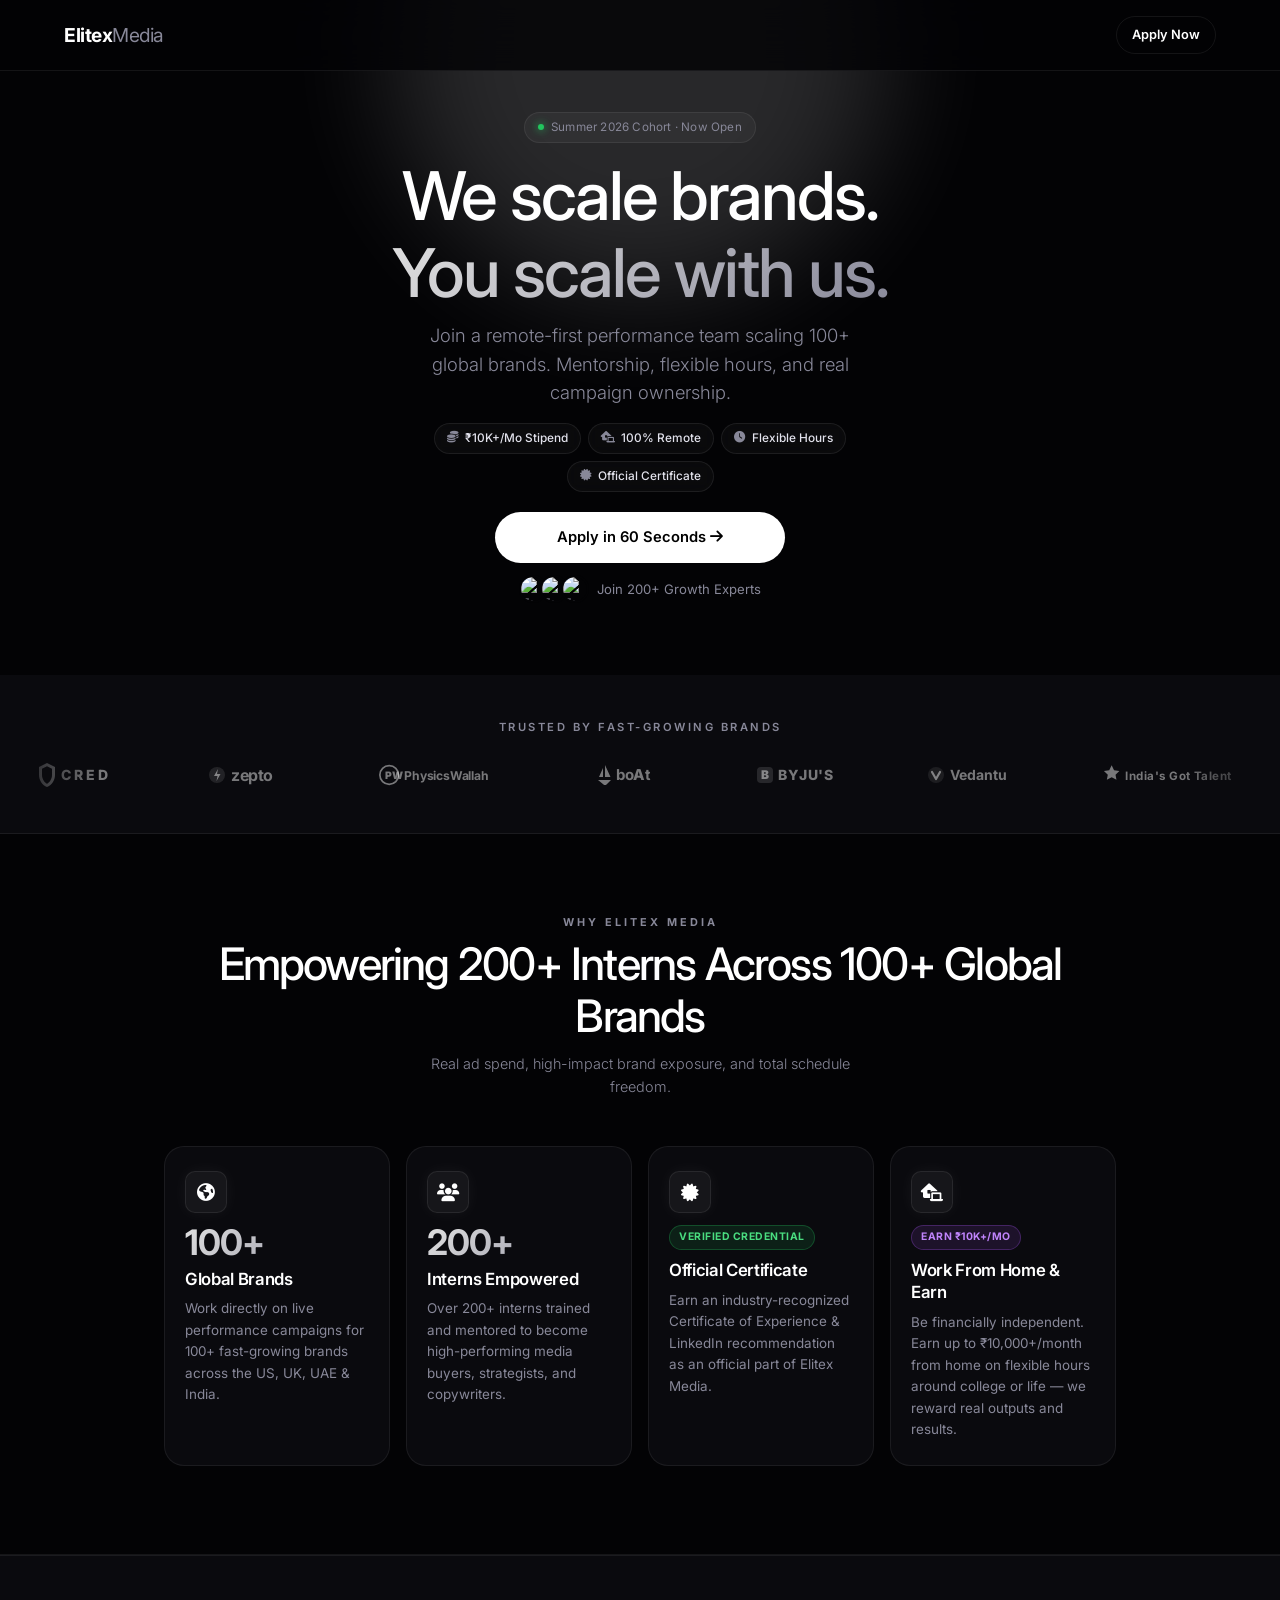
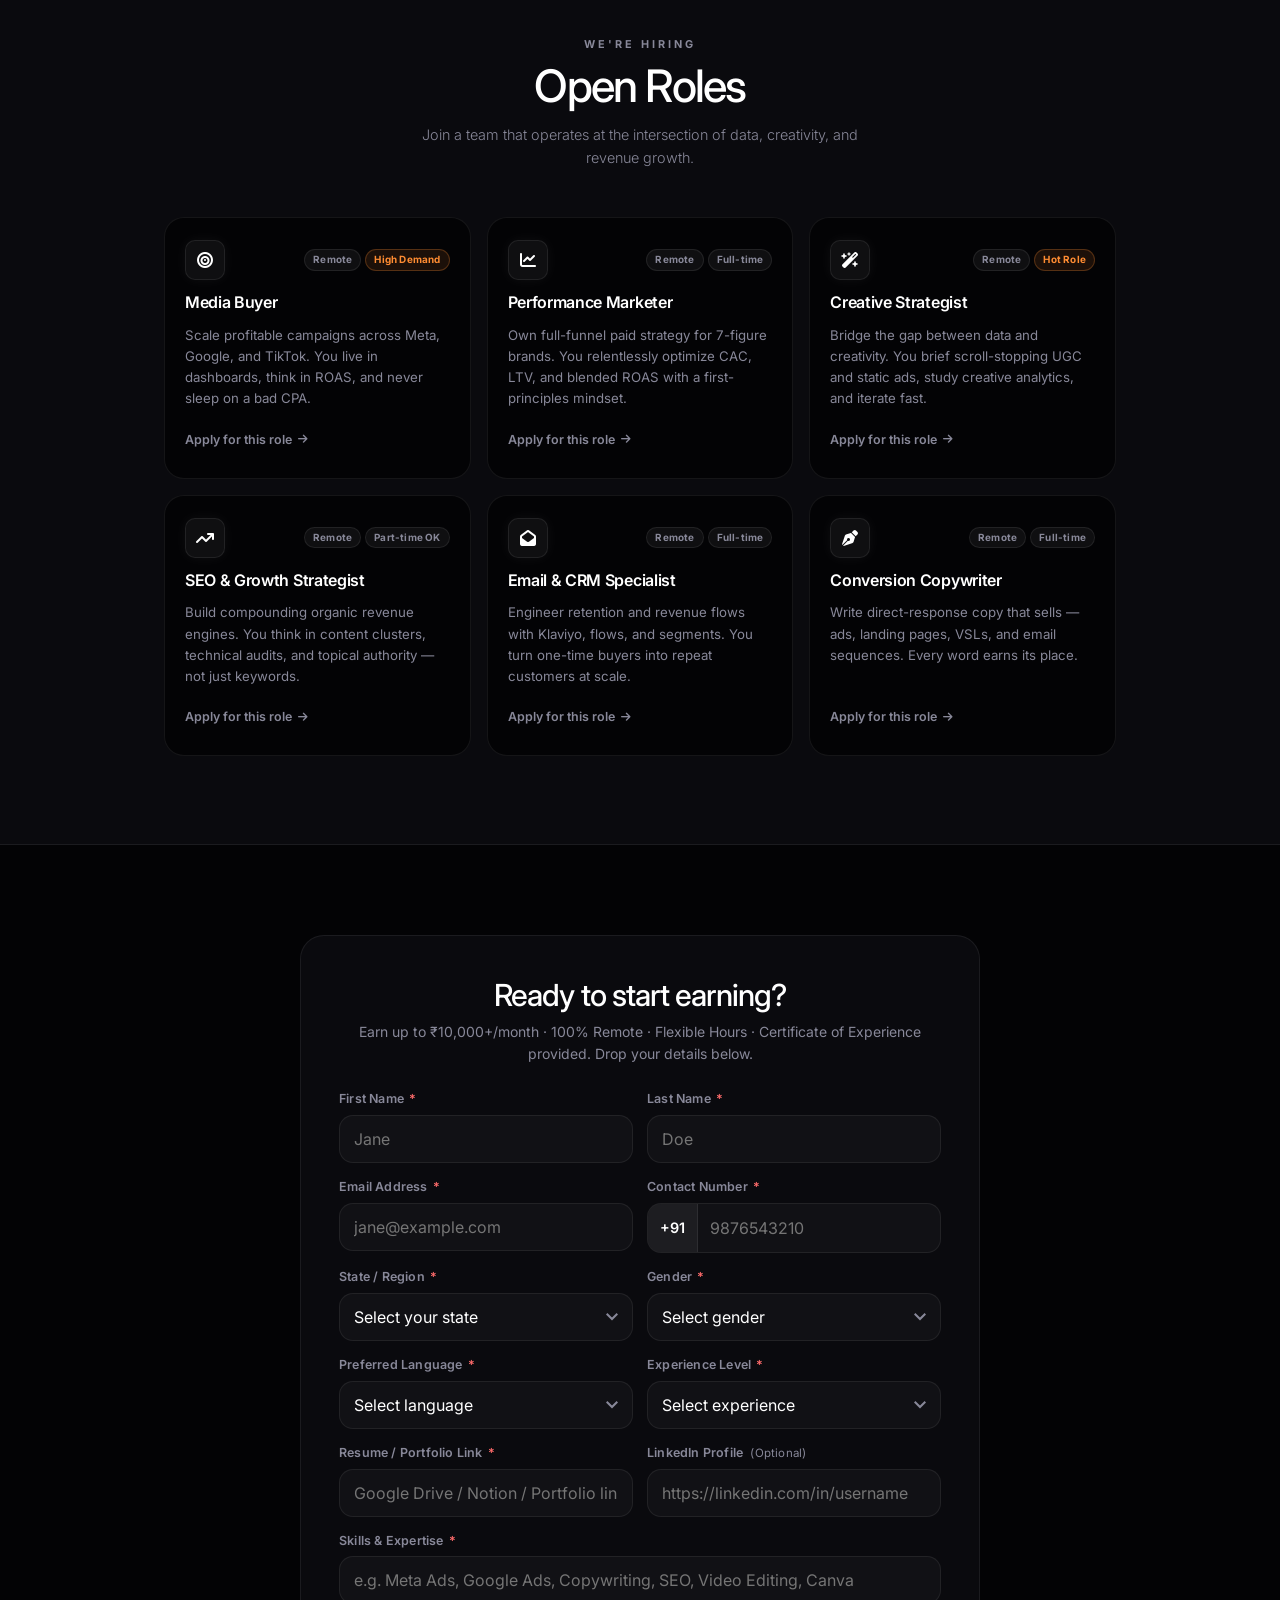
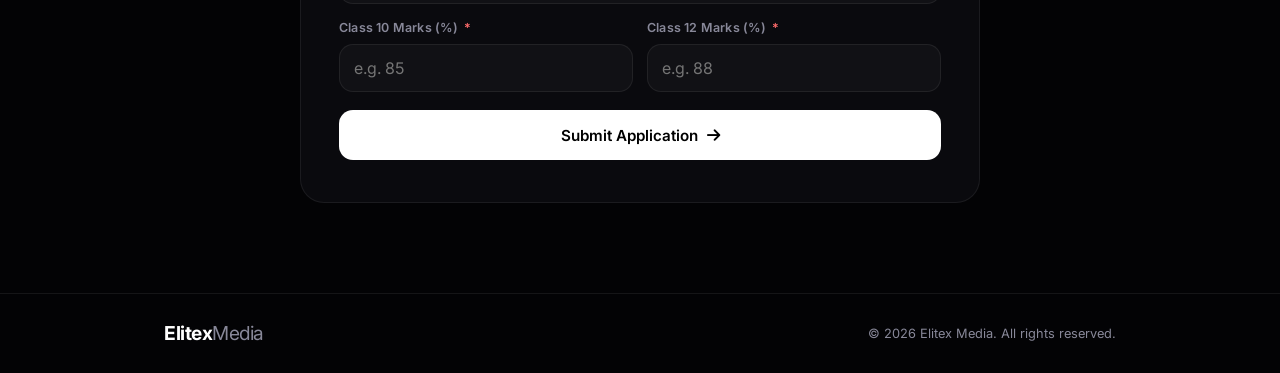
==== index.html @ e0013856 "Add files via upload" ====
<!DOCTYPE html>
<html lang="en">
<head>
    <meta charset="UTF-8">
    <!-- viewport-fit=cover enables safe-area-inset for notched iPhones -->
    <meta name="viewport" content="width=device-width, initial-scale=1.0, viewport-fit=cover">
    <title>Elitex Media | Join the Elite</title>

    <!-- Mobile browser chrome color -->
    <meta name="theme-color" content="#030305">
    <meta name="apple-mobile-web-app-capable" content="yes">
    <meta name="apple-mobile-web-app-status-bar-style" content="black-translucent">

    <!-- Preconnect & DNS prefetch for all external origins -->
    <link rel="preconnect" href="https://fonts.googleapis.com">
    <link rel="preconnect" href="https://fonts.gstatic.com" crossorigin>
    <link rel="preconnect" href="https://cdnjs.cloudflare.com">
    <link rel="preconnect" href="https://www.gstatic.com">
    <link rel="dns-prefetch" href="https://logo.clearbit.com">
    <link rel="dns-prefetch" href="https://i.pravatar.cc">

    <!-- Google Fonts — non-blocking (media=print swap trick) -->
    <link href="https://fonts.googleapis.com/css2?family=Inter:wght@300;400;500;600;700&display=swap" rel="stylesheet" media="print" onload="this.media='all'">
    <noscript><link href="https://fonts.googleapis.com/css2?family=Inter:wght@300;400;500;600;700&display=swap" rel="stylesheet"></noscript>

    <!-- FontAwesome — loaded synchronously so icons always show immediately -->
    <link rel="stylesheet" href="https://cdnjs.cloudflare.com/ajax/libs/font-awesome/6.4.0/css/all.min.css">

    <!-- Critical above-fold CSS — mobile-first, inlined to eliminate render-blocking -->
    <style>
      :root{--bg-color:#030305;--surface-color:#0a0a0e;--border-color:rgba(255,255,255,0.07);--text-primary:#fff;--text-secondary:#888899;--gradient:linear-gradient(135deg,#e0e0e0,#888899)}
      *,*::before,*::after{box-sizing:border-box;margin:0;padding:0;-webkit-tap-highlight-color:transparent;-webkit-text-size-adjust:100%}
      html{scroll-behavior:smooth}
      body{background-color:var(--bg-color);color:var(--text-primary);font-family:'Inter',sans-serif;line-height:1.6;overflow-x:hidden;-webkit-overflow-scrolling:touch}
      header{position:fixed;width:100%;top:0;z-index:1000;background:rgba(3,3,5,0.82);backdrop-filter:blur(16px);-webkit-backdrop-filter:blur(16px);border-bottom:1px solid var(--border-color);padding-top:env(safe-area-inset-top,0px)}
      .nav-container{display:flex;justify-content:space-between;align-items:center;padding:12px 16px}
      .logo{font-size:1.2rem;font-weight:700;letter-spacing:-.5px}.logo span{color:var(--text-secondary);font-weight:400}
      .nav-cta{color:#fff;text-decoration:none;font-size:.8rem;font-weight:600;padding:8px 15px;border:1px solid var(--border-color);border-radius:40px;display:inline-flex;align-items:center}
      .container{width:100%;padding-left:max(16px,calc(16px + env(safe-area-inset-left,0px)));padding-right:max(16px,calc(16px + env(safe-area-inset-right,0px)))}
      .hero{display:flex;align-items:center;justify-content:center;position:relative;padding-top:calc(100px + env(safe-area-inset-top,0px));padding-bottom:28px}
      @media(min-width:768px){.hero{min-height:75vh;padding-top:120px;padding-bottom:44px}}
      .hero-container{position:relative;z-index:2;text-align:center;width:100%}
      .hero h2{font-size:clamp(1.85rem,8vw,4.2rem);margin-bottom:10px;font-weight:500;letter-spacing:-.03em;line-height:1.15}
      .hero p{font-size:clamp(.88rem,3.5vw,1.15rem);color:var(--text-secondary);max-width:480px;margin:0 auto 18px;font-weight:300;padding:0 4px;line-height:1.55}
      .gradient-text{background:var(--gradient);-webkit-background-clip:text;-webkit-text-fill-color:transparent;background-clip:text}
      .cta-button{background:#fff;color:#000;text-decoration:none;padding:14px 26px;border-radius:40px;font-size:.92rem;font-weight:600;width:100%;max-width:290px;text-align:center;display:inline-flex;align-items:center;justify-content:center;gap:8px}
      .hero-perks{display:flex;flex-wrap:wrap;justify-content:center;gap:7px;margin:0 auto 20px;max-width:480px}
      .perk-pill{display:inline-flex;align-items:center;gap:6px;padding:5px 12px;background:rgba(255,255,255,0.03);border:1px solid rgba(255,255,255,0.08);border-radius:40px;font-size:.74rem;color:#e2e2ec}
    </style>

    <link rel="stylesheet" href="style.css">
</head>
<body>

    <!-- Navigation -->
    <header class="navbar">
        <div class="nav-container">
            <h1 class="logo">Elitex<span>Media</span></h1>
            <a href="#apply" class="nav-cta">Apply Now</a>
        </div>
    </header>

    <!-- Hero Section -->
    <section id="home" class="hero">
        <div class="glow-orb orb-1"></div>

        <div class="container hero-container">
            <div class="hero-content fade-up">
                <div class="badge">
                    <span class="live-dot"></span> Summer 2026 Cohort · Now Open
                </div>
                <h2>We scale brands.<br><span class="gradient-text">You scale with us.</span></h2>
                <p>Join a remote-first performance team scaling 100+ global brands. Mentorship, flexible hours, and real campaign ownership.</p>

                <div class="hero-perks">
                    <div class="perk-pill">
                        <i class="fa-solid fa-coins"></i>
                        <span>₹10K+/Mo Stipend</span>
                    </div>
                    <div class="perk-pill">
                        <i class="fa-solid fa-house-laptop"></i>
                        <span>100% Remote</span>
                    </div>
                    <div class="perk-pill">
                        <i class="fa-solid fa-clock"></i>
                        <span>Flexible Hours</span>
                    </div>
                    <div class="perk-pill">
                        <i class="fa-solid fa-certificate"></i>
                        <span>Official Certificate</span>
                    </div>
                </div>

                <div class="hero-actions">
                    <a href="#apply" class="cta-button">Apply in 60 Seconds <i class="fa-solid fa-arrow-right"></i></a>
                    <div class="social-proof">
                        <div class="avatars">
                            <img src="https://i.pravatar.cc/100?img=1" alt="Team member" width="32" height="32" loading="eager" decoding="async">
                            <img src="https://i.pravatar.cc/100?img=2" alt="Team member" width="32" height="32" loading="eager" decoding="async">
                            <img src="https://i.pravatar.cc/100?img=3" alt="Team member" width="32" height="32" loading="eager" decoding="async">
                        </div>
                        <span>Join 200+ Growth Experts</span>
                    </div>
                </div>
            </div>
        </div>
    </section>

    <!-- Trusted By / Clients Section -->
    <section class="trusted-by">
        <div class="container">
            <p class="trusted-label">TRUSTED BY FAST-GROWING BRANDS</p>
        </div>
        <div class="marquee-container">
            <div class="marquee">
                <!-- Set 1 -->
                <div class="client-logo" title="CRED">
                    <svg class="brand-svg" viewBox="0 0 95 28" fill="none" xmlns="http://www.w3.org/2000/svg">
                        <path d="M11 2L3 6v8c0 5.5 3.5 10.7 8 12 4.5-1.3 8-6.5 8-12V6l-8-4zm0 3.3l5 2.5v6.2c0 3.8-2.3 7.5-5 8.7-2.7-1.2-5-4.9-5-8.7V7.8l5-2.5z" fill="currentColor"/>
                        <text x="25" y="19" font-family="'Inter',sans-serif" font-weight="800" font-size="14" letter-spacing="3" fill="currentColor">CRED</text>
                    </svg>
                </div>

                <div class="client-logo" title="Zepto">
                    <svg class="brand-svg" viewBox="0 0 95 28" fill="none" xmlns="http://www.w3.org/2000/svg">
                        <circle cx="10" cy="14" r="8" fill="rgba(255,255,255,0.1)"/>
                        <path d="M11 8l-4 7h3.5l-1 5 4-7h-3.5l1-5z" fill="currentColor"/>
                        <text x="24" y="20" font-family="'Inter',sans-serif" font-weight="700" font-size="16" letter-spacing="-0.5" fill="currentColor">zepto</text>
                    </svg>
                </div>

                <div class="client-logo" title="PhysicsWallah">
                    <svg class="brand-svg" viewBox="0 0 150 28" fill="none" xmlns="http://www.w3.org/2000/svg">
                        <circle cx="12" cy="14" r="10" stroke="currentColor" stroke-width="1.8"/>
                        <text x="7" y="18" font-family="'Inter',sans-serif" font-weight="900" font-size="11" fill="currentColor">PW</text>
                        <text x="28" y="19" font-family="'Inter',sans-serif" font-weight="700" font-size="13" letter-spacing="-0.2" fill="currentColor">PhysicsWallah</text>
                    </svg>
                </div>

                <div class="client-logo" title="boAt Lifestyle">
                    <svg class="brand-svg" viewBox="0 0 85 28" fill="none" xmlns="http://www.w3.org/2000/svg">
                        <path d="M4 19h13l-4.5 4.5c-.8.8-2.2.8-3 0L4 19zM11 4v12h5.5L11 4zM9 7L5 16h4V7z" fill="currentColor"/>
                        <text x="22" y="19" font-family="'Inter',sans-serif" font-weight="700" font-size="15" letter-spacing="-0.5" fill="currentColor">bo<tspan font-weight="800">A</tspan>t</text>
                    </svg>
                </div>

                <div class="client-logo" title="BYJU'S">
                    <svg class="brand-svg" viewBox="0 0 95 28" fill="none" xmlns="http://www.w3.org/2000/svg">
                        <rect x="2" y="6" width="16" height="16" rx="4" fill="rgba(255,255,255,0.12)"/>
                        <text x="6" y="18" font-family="'Inter',sans-serif" font-weight="900" font-size="12" fill="currentColor">B</text>
                        <text x="23" y="19" font-family="'Inter',sans-serif" font-weight="800" font-size="14" letter-spacing="0.5" fill="currentColor">BYJU'S</text>
                    </svg>
                </div>

                <div class="client-logo" title="Vedantu">
                    <svg class="brand-svg" viewBox="0 0 100 28" fill="none" xmlns="http://www.w3.org/2000/svg">
                        <circle cx="10" cy="14" r="8" fill="rgba(255,255,255,0.08)"/>
                        <path d="M6 11l4 7 4-7" stroke="currentColor" stroke-width="2.2" stroke-linecap="round" stroke-linejoin="round"/>
                        <text x="24" y="19" font-family="'Inter',sans-serif" font-weight="700" font-size="14" fill="currentColor">Vedantu</text>
                    </svg>
                </div>

                <div class="client-logo" title="India's Got Talent">
                    <svg class="brand-svg" viewBox="0 0 145 28" fill="none" xmlns="http://www.w3.org/2000/svg">
                        <path d="M10 4l2.5 5 5.5.8-4 3.9 1 5.3-5-2.6-5 2.6 1-5.3-4-3.9 5.5-.8L10 4z" fill="currentColor"/>
                        <text x="24" y="19" font-family="'Inter',sans-serif" font-weight="700" font-size="12" letter-spacing="0.5" fill="currentColor">India's Got Talent</text>
                    </svg>
                </div>

                <div class="client-logo" title="Zomato">
                    <svg class="brand-svg" viewBox="0 0 95 28" fill="none" xmlns="http://www.w3.org/2000/svg">
                        <text x="2" y="20" font-family="'Inter',sans-serif" font-style="italic" font-weight="800" font-size="18" letter-spacing="-0.8" fill="currentColor">zomato</text>
                    </svg>
                </div>

                <div class="client-logo" title="Mamaearth">
                    <svg class="brand-svg" viewBox="0 0 115 28" fill="none" xmlns="http://www.w3.org/2000/svg">
                        <path d="M5 17c0-6 5-11 11-11 0 6-5 11-11 11z" fill="currentColor"/>
                        <path d="M5 17c6 0 11-5 11-11" stroke="var(--bg-color)" stroke-width="1.5"/>
                        <text x="22" y="19" font-family="'Inter',sans-serif" font-weight="700" font-size="13" fill="currentColor">mamaearth</text>
                    </svg>
                </div>

                <div class="client-logo" title="AdilQadri">
                    <svg class="brand-svg" viewBox="0 0 110 28" fill="none" xmlns="http://www.w3.org/2000/svg">
                        <path d="M5 16l3-8 3 5 3-5 3 8H5z" fill="none" stroke="currentColor" stroke-width="1.6"/>
                        <text x="22" y="19" font-family="'Inter',sans-serif" font-weight="700" font-size="13" letter-spacing="1" fill="currentColor">AdilQadri</text>
                    </svg>
                </div>

                <div class="client-logo" title="Patanjali">
                    <svg class="brand-svg" viewBox="0 0 105 28" fill="none" xmlns="http://www.w3.org/2000/svg">
                        <circle cx="9" cy="14" r="7" stroke="currentColor" stroke-width="1.6"/>
                        <path d="M9 10v8M6 14h6" stroke="currentColor" stroke-width="1.4"/>
                        <text x="21" y="19" font-family="'Inter',sans-serif" font-weight="700" font-size="13" letter-spacing="0.5" fill="currentColor">PATANJALI</text>
                    </svg>
                </div>

                <!-- Set 2 (duplicate for seamless infinite loop) -->
                <div class="client-logo" title="CRED">
                    <svg class="brand-svg" viewBox="0 0 95 28" fill="none" xmlns="http://www.w3.org/2000/svg">
                        <path d="M11 2L3 6v8c0 5.5 3.5 10.7 8 12 4.5-1.3 8-6.5 8-12V6l-8-4zm0 3.3l5 2.5v6.2c0 3.8-2.3 7.5-5 8.7-2.7-1.2-5-4.9-5-8.7V7.8l5-2.5z" fill="currentColor"/>
                        <text x="25" y="19" font-family="'Inter',sans-serif" font-weight="800" font-size="14" letter-spacing="3" fill="currentColor">CRED</text>
                    </svg>
                </div>

                <div class="client-logo" title="Zepto">
                    <svg class="brand-svg" viewBox="0 0 95 28" fill="none" xmlns="http://www.w3.org/2000/svg">
                        <circle cx="10" cy="14" r="8" fill="rgba(255,255,255,0.1)"/>
                        <path d="M11 8l-4 7h3.5l-1 5 4-7h-3.5l1-5z" fill="currentColor"/>
                        <text x="24" y="20" font-family="'Inter',sans-serif" font-weight="700" font-size="16" letter-spacing="-0.5" fill="currentColor">zepto</text>
                    </svg>
                </div>

                <div class="client-logo" title="PhysicsWallah">
                    <svg class="brand-svg" viewBox="0 0 150 28" fill="none" xmlns="http://www.w3.org/2000/svg">
                        <circle cx="12" cy="14" r="10" stroke="currentColor" stroke-width="1.8"/>
                        <text x="7" y="18" font-family="'Inter',sans-serif" font-weight="900" font-size="11" fill="currentColor">PW</text>
                        <text x="28" y="19" font-family="'Inter',sans-serif" font-weight="700" font-size="13" letter-spacing="-0.2" fill="currentColor">PhysicsWallah</text>
                    </svg>
                </div>

                <div class="client-logo" title="boAt Lifestyle">
                    <svg class="brand-svg" viewBox="0 0 85 28" fill="none" xmlns="http://www.w3.org/2000/svg">
                        <path d="M4 19h13l-4.5 4.5c-.8.8-2.2.8-3 0L4 19zM11 4v12h5.5L11 4zM9 7L5 16h4V7z" fill="currentColor"/>
                        <text x="22" y="19" font-family="'Inter',sans-serif" font-weight="700" font-size="15" letter-spacing="-0.5" fill="currentColor">bo<tspan font-weight="800">A</tspan>t</text>
                    </svg>
                </div>

                <div class="client-logo" title="BYJU'S">
                    <svg class="brand-svg" viewBox="0 0 95 28" fill="none" xmlns="http://www.w3.org/2000/svg">
                        <rect x="2" y="6" width="16" height="16" rx="4" fill="rgba(255,255,255,0.12)"/>
                        <text x="6" y="18" font-family="'Inter',sans-serif" font-weight="900" font-size="12" fill="currentColor">B</text>
                        <text x="23" y="19" font-family="'Inter',sans-serif" font-weight="800" font-size="14" letter-spacing="0.5" fill="currentColor">BYJU'S</text>
                    </svg>
                </div>

                <div class="client-logo" title="Vedantu">
                    <svg class="brand-svg" viewBox="0 0 100 28" fill="none" xmlns="http://www.w3.org/2000/svg">
                        <circle cx="10" cy="14" r="8" fill="rgba(255,255,255,0.08)"/>
                        <path d="M6 11l4 7 4-7" stroke="currentColor" stroke-width="2.2" stroke-linecap="round" stroke-linejoin="round"/>
                        <text x="24" y="19" font-family="'Inter',sans-serif" font-weight="700" font-size="14" fill="currentColor">Vedantu</text>
                    </svg>
                </div>

                <div class="client-logo" title="India's Got Talent">
                    <svg class="brand-svg" viewBox="0 0 145 28" fill="none" xmlns="http://www.w3.org/2000/svg">
                        <path d="M10 4l2.5 5 5.5.8-4 3.9 1 5.3-5-2.6-5 2.6 1-5.3-4-3.9 5.5-.8L10 4z" fill="currentColor"/>
                        <text x="24" y="19" font-family="'Inter',sans-serif" font-weight="700" font-size="12" letter-spacing="0.5" fill="currentColor">India's Got Talent</text>
                    </svg>
                </div>

                <div class="client-logo" title="Zomato">
                    <svg class="brand-svg" viewBox="0 0 95 28" fill="none" xmlns="http://www.w3.org/2000/svg">
                        <text x="2" y="20" font-family="'Inter',sans-serif" font-style="italic" font-weight="800" font-size="18" letter-spacing="-0.8" fill="currentColor">zomato</text>
                    </svg>
                </div>

                <div class="client-logo" title="Mamaearth">
                    <svg class="brand-svg" viewBox="0 0 115 28" fill="none" xmlns="http://www.w3.org/2000/svg">
                        <path d="M5 17c0-6 5-11 11-11 0 6-5 11-11 11z" fill="currentColor"/>
                        <path d="M5 17c6 0 11-5 11-11" stroke="var(--bg-color)" stroke-width="1.5"/>
                        <text x="22" y="19" font-family="'Inter',sans-serif" font-weight="700" font-size="13" fill="currentColor">mamaearth</text>
                    </svg>
                </div>

                <div class="client-logo" title="AdilQadri">
                    <svg class="brand-svg" viewBox="0 0 110 28" fill="none" xmlns="http://www.w3.org/2000/svg">
                        <path d="M5 16l3-8 3 5 3-5 3 8H5z" fill="none" stroke="currentColor" stroke-width="1.6"/>
                        <text x="22" y="19" font-family="'Inter',sans-serif" font-weight="700" font-size="13" letter-spacing="1" fill="currentColor">AdilQadri</text>
                    </svg>
                </div>

                <div class="client-logo" title="Patanjali">
                    <svg class="brand-svg" viewBox="0 0 105 28" fill="none" xmlns="http://www.w3.org/2000/svg">
                        <circle cx="9" cy="14" r="7" stroke="currentColor" stroke-width="1.6"/>
                        <path d="M9 10v8M6 14h6" stroke="currentColor" stroke-width="1.4"/>
                        <text x="21" y="19" font-family="'Inter',sans-serif" font-weight="700" font-size="13" letter-spacing="0.5" fill="currentColor">PATANJALI</text>
                    </svg>
                </div>
            </div>
        </div>
    </section>
 
     <!-- Agency Highlights / Proof & Perks Section -->
     <section id="why-us" class="highlights-section">
         <div class="container">
             <div class="section-header fade-up">
                 <p class="section-eyebrow">Why Elitex Media</p>
                 <h2 class="section-title">Empowering 200+ Interns Across 100+ Global Brands</h2>
                 <p class="section-subtitle">Real ad spend, high-impact brand exposure, and total schedule freedom.</p>
             </div>

             <div class="highlights-grid">
                 <!-- Highlight 1: 100+ Brands -->
                 <div class="highlight-card fade-up">
                     <div class="highlight-icon-wrap">
                         <i class="fa-solid fa-earth-americas"></i>
                     </div>
                     <div class="highlight-number">100+</div>
                     <h3>Global Brands</h3>
                     <p>Work directly on live performance campaigns for 100+ fast-growing brands across the US, UK, UAE & India.</p>
                 </div>

                 <!-- Highlight 2: 200+ Interns -->
                 <div class="highlight-card fade-up delay-1">
                     <div class="highlight-icon-wrap">
                         <i class="fa-solid fa-users"></i>
                     </div>
                     <div class="highlight-number">200+</div>
                     <h3>Interns Empowered</h3>
                     <p>Over 200+ interns trained and mentored to become high-performing media buyers, strategists, and copywriters.</p>
                 </div>

                 <!-- Highlight 3: Certificate -->
                 <div class="highlight-card fade-up delay-2">
                     <div class="highlight-icon-wrap">
                         <i class="fa-solid fa-certificate"></i>
                     </div>
                     <span class="highlight-badge">Verified Credential</span>
                     <h3>Official Certificate</h3>
                     <p>Earn an industry-recognized Certificate of Experience & LinkedIn recommendation as an official part of Elitex Media.</p>
                 </div>

                 <!-- Highlight 4: WFH & Flexible Hours -->
                 <div class="highlight-card fade-up delay-1">
                     <div class="highlight-icon-wrap">
                         <i class="fa-solid fa-house-laptop"></i>
                     </div>
                     <span class="highlight-badge highlight-badge-accent">Earn ₹10K+/Mo</span>
                     <h3>Work From Home & Earn</h3>
                     <p>Be financially independent. Earn up to ₹10,000+/month from home on flexible hours around college or life — we reward real outputs and results.</p>
                 </div>
             </div>
         </div>
     </section>

    <!-- Roles Section -->
    <section id="roles" class="roles-section">
        <div class="container">
            <div class="section-header fade-up">
                <p class="section-eyebrow">We're Hiring</p>
                <h2 class="section-title">Open Roles</h2>
                <p class="section-subtitle">Join a team that operates at the intersection of data, creativity, and revenue growth.</p>
            </div>
            <div class="roles-grid">

                <!-- Role 1 -->
                <div class="role-card fade-up">
                    <div class="role-card-top">
                        <div class="role-icon-wrap">
                            <i class="fa-solid fa-bullseye"></i>
                        </div>
                        <div class="role-tags">
                            <span class="tag">Remote</span>
                            <span class="tag tag-hot">High Demand</span>
                        </div>
                    </div>
                    <h3>Media Buyer</h3>
                    <p>Scale profitable campaigns across Meta, Google, and TikTok. You live in dashboards, think in ROAS, and never sleep on a bad CPA.</p>
                    <a href="#apply" class="role-apply-link">Apply for this role <i class="fa-solid fa-arrow-right"></i></a>
                </div>

                <!-- Role 2 -->
                <div class="role-card fade-up delay-1">
                    <div class="role-card-top">
                        <div class="role-icon-wrap">
                            <i class="fa-solid fa-chart-line"></i>
                        </div>
                        <div class="role-tags">
                            <span class="tag">Remote</span>
                            <span class="tag">Full-time</span>
                        </div>
                    </div>
                    <h3>Performance Marketer</h3>
                    <p>Own full-funnel paid strategy for 7-figure brands. You relentlessly optimize CAC, LTV, and blended ROAS with a first-principles mindset.</p>
                    <a href="#apply" class="role-apply-link">Apply for this role <i class="fa-solid fa-arrow-right"></i></a>
                </div>

                <!-- Role 3 -->
                <div class="role-card fade-up delay-2">
                    <div class="role-card-top">
                        <div class="role-icon-wrap">
                            <i class="fa-solid fa-wand-magic-sparkles"></i>
                        </div>
                        <div class="role-tags">
                            <span class="tag">Remote</span>
                            <span class="tag tag-hot">Hot Role</span>
                        </div>
                    </div>
                    <h3>Creative Strategist</h3>
                    <p>Bridge the gap between data and creativity. You brief scroll-stopping UGC and static ads, study creative analytics, and iterate fast.</p>
                    <a href="#apply" class="role-apply-link">Apply for this role <i class="fa-solid fa-arrow-right"></i></a>
                </div>

                <!-- Role 4 -->
                <div class="role-card fade-up">
                    <div class="role-card-top">
                        <div class="role-icon-wrap">
                            <i class="fa-solid fa-arrow-trend-up"></i>
                        </div>
                        <div class="role-tags">
                            <span class="tag">Remote</span>
                            <span class="tag">Part-time OK</span>
                        </div>
                    </div>
                    <h3>SEO & Growth Strategist</h3>
                    <p>Build compounding organic revenue engines. You think in content clusters, technical audits, and topical authority — not just keywords.</p>
                    <a href="#apply" class="role-apply-link">Apply for this role <i class="fa-solid fa-arrow-right"></i></a>
                </div>

                <!-- Role 5 -->
                <div class="role-card fade-up delay-1">
                    <div class="role-card-top">
                        <div class="role-icon-wrap">
                            <i class="fa-solid fa-envelope-open"></i>
                        </div>
                        <div class="role-tags">
                            <span class="tag">Remote</span>
                            <span class="tag">Full-time</span>
                        </div>
                    </div>
                    <h3>Email & CRM Specialist</h3>
                    <p>Engineer retention and revenue flows with Klaviyo, flows, and segments. You turn one-time buyers into repeat customers at scale.</p>
                    <a href="#apply" class="role-apply-link">Apply for this role <i class="fa-solid fa-arrow-right"></i></a>
                </div>

                <!-- Role 6 -->
                <div class="role-card fade-up delay-2">
                    <div class="role-card-top">
                        <div class="role-icon-wrap">
                            <i class="fa-solid fa-pen-nib"></i>
                        </div>
                        <div class="role-tags">
                            <span class="tag">Remote</span>
                            <span class="tag">Full-time</span>
                        </div>
                    </div>
                    <h3>Conversion Copywriter</h3>
                    <p>Write direct-response copy that sells — ads, landing pages, VSLs, and email sequences. Every word earns its place.</p>
                    <a href="#apply" class="role-apply-link">Apply for this role <i class="fa-solid fa-arrow-right"></i></a>
                </div>

            </div>
        </div>
    </section>

    <!-- Application Form Section -->
    <section id="apply" class="apply-section">
        <div class="container">
            <div class="form-wrapper">
                <div class="form-header">
                    <h2>Ready to start earning?</h2>
                    <p>Earn up to ₹10,000+/month · 100% Remote · Flexible Hours · Certificate of Experience provided. Drop your details below.</p>
                    <div id="hrBadge" class="hr-badge-banner hidden">
                        <i class="fa-solid fa-user-check"></i>
                        <span>Applying via HR Referral: <strong id="hrBadgeName"></strong></span>
                    </div>
                </div>

                <form id="applicationForm" class="smooth-form">
                    <!-- Row 1: Name -->
                    <div class="form-row">
                        <div class="form-group">
                            <label for="firstName">First Name <span class="required">*</span></label>
                            <input type="text" id="firstName" required placeholder="Jane" autocomplete="given-name" inputmode="text">
                        </div>
                        <div class="form-group">
                            <label for="lastName">Last Name <span class="required">*</span></label>
                            <input type="text" id="lastName" required placeholder="Doe" autocomplete="family-name" inputmode="text">
                        </div>
                    </div>

                    <!-- Row 2: Email & Contact (+91) -->
                    <div class="form-row">
                        <div class="form-group">
                            <label for="email">Email Address <span class="required">*</span></label>
                            <input type="email" id="email" required placeholder="jane@example.com" autocomplete="email" inputmode="email">
                        </div>
                        <div class="form-group">
                            <label for="phone">Contact Number <span class="required">*</span></label>
                            <div class="phone-input-group">
                                <span class="phone-prefix">+91</span>
                                <input type="tel" id="phone" required placeholder="9876543210" pattern="[0-9]{10}" maxlength="10" inputmode="numeric" autocomplete="tel-national">
                            </div>
                        </div>
                    </div>

                    <!-- Row 3: State & Gender -->
                    <div class="form-row">
                        <div class="form-group">
                            <label for="state">State / Region <span class="required">*</span></label>
                            <select id="state" required>
                                <option value="" disabled selected>Select your state</option>
                                <option value="Andhra Pradesh">Andhra Pradesh</option>
                                <option value="Arunachal Pradesh">Arunachal Pradesh</option>
                                <option value="Assam">Assam</option>
                                <option value="Bihar">Bihar</option>
                                <option value="Chhattisgarh">Chhattisgarh</option>
                                <option value="Delhi NCR">Delhi NCR</option>
                                <option value="Goa">Goa</option>
                                <option value="Gujarat">Gujarat</option>
                                <option value="Haryana">Haryana</option>
                                <option value="Himachal Pradesh">Himachal Pradesh</option>
                                <option value="Jharkhand">Jharkhand</option>
                                <option value="Karnataka">Karnataka</option>
                                <option value="Kerala">Kerala</option>
                                <option value="Madhya Pradesh">Madhya Pradesh</option>
                                <option value="Maharashtra">Maharashtra</option>
                                <option value="Manipur">Manipur</option>
                                <option value="Meghalaya">Meghalaya</option>
                                <option value="Mizoram">Mizoram</option>
                                <option value="Nagaland">Nagaland</option>
                                <option value="Odisha">Odisha</option>
                                <option value="Punjab">Punjab</option>
                                <option value="Rajasthan">Rajasthan</option>
                                <option value="Sikkim">Sikkim</option>
                                <option value="Tamil Nadu">Tamil Nadu</option>
                                <option value="Telangana">Telangana</option>
                                <option value="Tripura">Tripura</option>
                                <option value="Uttar Pradesh">Uttar Pradesh</option>
                                <option value="Uttarakhand">Uttarakhand</option>
                                <option value="West Bengal">West Bengal</option>
                                <option value="Other">Other / International</option>
                            </select>
                        </div>
                        <div class="form-group">
                            <label for="gender">Gender <span class="required">*</span></label>
                            <select id="gender" required>
                                <option value="" disabled selected>Select gender</option>
                                <option value="Male">Male</option>
                                <option value="Female">Female</option>
                                <option value="Non-binary / Other">Non-binary / Other</option>
                                <option value="Prefer not to say">Prefer not to say</option>
                            </select>
                        </div>
                    </div>

                    <!-- Row 4: Preferred Language & Experience -->
                    <div class="form-row">
                        <div class="form-group">
                            <label for="language">Preferred Language <span class="required">*</span></label>
                            <select id="language" required>
                                <option value="" disabled selected>Select language</option>
                                <option value="English">English</option>
                                <option value="Hindi">Hindi</option>
                                <option value="English & Hindi">English & Hindi (Bilingual)</option>
                                <option value="Hinglish">Hinglish</option>
                                <option value="Other">Other Regional Language</option>
                            </select>
                        </div>
                        <div class="form-group">
                            <label for="experience">Experience Level <span class="required">*</span></label>
                            <select id="experience" required>
                                <option value="" disabled selected>Select experience</option>
                                <option value="0 (Fresher / Student)">0 (Fresher / Student)</option>
                                <option value="1 - 2 Years">1 - 2 Years</option>
                                <option value="3+ Years">3+ Years</option>
                            </select>
                        </div>
                    </div>

                    <!-- Row 5: Links -->
                    <div class="form-row">
                        <div class="form-group">
                            <label for="resume">Resume / Portfolio Link <span class="required">*</span></label>
                            <input type="url" id="resume" required placeholder="Google Drive / Notion / Portfolio link" autocomplete="url" inputmode="url">
                        </div>
                        <div class="form-group">
                            <label for="linkedin">LinkedIn Profile <span class="optional">(Optional)</span></label>
                            <input type="url" id="linkedin" placeholder="https://linkedin.com/in/username" autocomplete="url" inputmode="url">
                        </div>
                    </div>

                    <!-- Row 6: Skills -->
                    <div class="form-group">
                        <label for="skills">Skills & Expertise <span class="required">*</span></label>
                        <input type="text" id="skills" required placeholder="e.g. Meta Ads, Google Ads, Copywriting, SEO, Video Editing, Canva" inputmode="text">
                    </div>

                    <!-- Row 7: Academic Marks (%) -->
                    <div class="form-row">
                        <div class="form-group">
                            <label for="class10">Class 10 Marks (%) <span class="required">*</span></label>
                            <input type="number" id="class10" required placeholder="e.g. 85" min="0" max="100" step="0.1" inputmode="decimal">
                        </div>
                        <div class="form-group">
                            <label for="class12">Class 12 Marks (%) <span class="required">*</span></label>
                            <input type="number" id="class12" required placeholder="e.g. 88" min="0" max="100" step="0.1" inputmode="decimal">
                        </div>
                    </div>

                    <button type="submit" class="submit-btn">
                        <span>Submit Application</span>
                        <i class="fa-solid fa-arrow-right"></i>
                    </button>
                    <div id="form-message" class="message hidden"></div>
                </form>
            </div>
        </div>
    </section>

    <!-- Footer -->
    <footer>
        <div class="container footer-content">
            <div class="logo">Elitex<span>Media</span></div>
            <p>&copy; 2026 Elitex Media. All rights reserved.</p>
        </div>
    </footer>

    <!-- Firebase Compat SDK — deferred so they never block rendering -->
    <script defer src="https://www.gstatic.com/firebasejs/10.12.0/firebase-app-compat.js"></script>
    <script defer src="https://www.gstatic.com/firebasejs/10.12.0/firebase-firestore-compat.js"></script>
    <script defer src="https://www.gstatic.com/firebasejs/10.12.0/firebase-analytics-compat.js"></script>
    <script defer src="script.js"></script>
</body>
</html>
---- style.css ----
/* ═══════════════════════════════════════════════════
   ELITEX MEDIA — Mobile-First Stylesheet
   Base = mobile (~375px+). Desktop via min-width.
   ═══════════════════════════════════════════════════ */

/* ── Tokens ─────────────────────────────────────── */
:root {
    --bg-color:      #030305;
    --surface-color: #0a0a0e;
    --border-color:  rgba(255, 255, 255, 0.07);
    --text-primary:  #ffffff;
    --text-secondary:#888899;
    --gradient:      linear-gradient(135deg, #e0e0e0, #888899);
    --radius-sm:     10px;
    --radius-md:     14px;
    --radius-lg:     20px;
    --radius-pill:   40px;
    --safe-top:    env(safe-area-inset-top, 0px);
    --safe-bottom: env(safe-area-inset-bottom, 0px);
    --safe-left:   env(safe-area-inset-left, 0px);
    --safe-right:  env(safe-area-inset-right, 0px);
}

/* ── Reset ───────────────────────────────────────── */
*, *::before, *::after {
    box-sizing: border-box;
    margin: 0;
    padding: 0;
    -webkit-tap-highlight-color: transparent;
}

html {
    scroll-behavior: smooth;
    -webkit-text-size-adjust: 100%;
    text-size-adjust: 100%;
}

body {
    background-color: var(--bg-color);
    color: var(--text-primary);
    font-family: 'Inter', sans-serif;
    line-height: 1.6;
    overflow-x: hidden;
    -webkit-overflow-scrolling: touch;
}

/* ── Typography ─────────────────────────────────── */
h1, h2, h3 {
    font-weight: 500;
    letter-spacing: -0.03em;
    line-height: 1.15;
}

.gradient-text {
    background: var(--gradient);
    -webkit-background-clip: text;
    -webkit-text-fill-color: transparent;
    background-clip: text;
}

/* ── Layout ──────────────────────────────────────── */
.container {
    width: 100%;
    padding-left:  max(18px, calc(18px + var(--safe-left)));
    padding-right: max(18px, calc(18px + var(--safe-right)));
}

@media (min-width: 640px)  { .container { max-width: 640px;  margin: 0 auto; padding: 0 24px; } }
@media (min-width: 1024px) { .container { max-width: 1000px; } }

/* ══════════════════════════════════════════════════
   HEADER / NAV
   ══════════════════════════════════════════════════ */
header {
    position: fixed;
    width: 100%;
    top: 0;
    z-index: 1000;
    background: rgba(3, 3, 5, 0.82);
    backdrop-filter: blur(16px);
    -webkit-backdrop-filter: blur(16px);
    border-bottom: 1px solid var(--border-color);
    padding-top: var(--safe-top);
}

.nav-container {
    display: flex;
    justify-content: space-between;
    align-items: center;
    padding: 12px 16px;
    padding-left:  max(16px, calc(16px + var(--safe-left)));
    padding-right: max(16px, calc(16px + var(--safe-right)));
}

@media (min-width: 640px) {
    .nav-container { padding: 16px 24px; max-width: 1200px; margin: 0 auto; }
}

.logo {
    font-size: 1.2rem;
    font-weight: 700;
    letter-spacing: -0.5px;
}

.logo span {
    color: var(--text-secondary);
    font-weight: 400;
}

.nav-cta {
    color: var(--text-primary);
    text-decoration: none;
    font-size: 0.8rem;
    font-weight: 600;
    padding: 8px 15px;
    min-height: 38px;
    display: inline-flex;
    align-items: center;
    border: 1px solid var(--border-color);
    border-radius: var(--radius-pill);
    transition: background 0.25s ease, color 0.25s ease;
}

@media (hover: hover) {
    .nav-cta:hover { background: #fff; color: #000; }
}

/* ─── Global Top Nav Navigation Menu (Home / Dashboard / HR Dashboard) ─── */
.nav-menu {
    display: flex;
    align-items: center;
    gap: 6px;
    background: rgba(255, 255, 255, 0.04);
    border: 1px solid var(--border-color);
    padding: 4px;
    border-radius: var(--radius-pill);
}

.nav-item {
    color: var(--text-secondary);
    text-decoration: none;
    font-size: 0.82rem;
    font-weight: 600;
    padding: 7px 15px;
    border-radius: var(--radius-pill);
    border: none;
    background: transparent;
    cursor: pointer;
    display: inline-flex;
    align-items: center;
    gap: 6px;
    transition: all 0.2s ease;
    user-select: none;
}

.nav-item:hover {
    color: #fff;
    background: rgba(255, 255, 255, 0.08);
}

.nav-item.active {
    color: #000;
    background: #fff;
    box-shadow: 0 2px 10px rgba(255, 255, 255, 0.2);
}

.nav-badge-pill {
    background: rgba(59, 130, 246, 0.18);
    color: #60a5fa;
    border: 1px solid rgba(59, 130, 246, 0.3);
    padding: 1px 6px;
    border-radius: var(--radius-pill);
    font-size: 0.68rem;
    font-weight: 700;
}

.nav-item.active .nav-badge-pill {
    background: #000;
    color: #fff;
    border-color: #000;
}

@media (max-width: 640px) {
    .nav-container {
        flex-wrap: wrap;
        gap: 10px;
    }
    .nav-menu {
        order: 3;
        width: 100%;
        justify-content: center;
    }
    .nav-item {
        padding: 6px 10px;
        font-size: 0.74rem;
        flex: 1;
        justify-content: center;
    }
}

/* ══════════════════════════════════════════════════
   HERO
   ══════════════════════════════════════════════════ */
.hero {
    display: flex;
    align-items: center;
    justify-content: center;
    position: relative;
    padding-top: calc(70px + var(--safe-top));
    padding-bottom: 28px;
}

@media (min-width: 768px) {
    .hero {
        min-height: 75vh;
        padding-top: 84px;
        padding-bottom: 44px;
    }
}

.hero-container {
    position: relative;
    z-index: 2;
    text-align: center;
    width: 100%;
}

.badge {
    display: inline-flex;
    align-items: center;
    gap: 7px;
    padding: 5px 13px;
    background: rgba(255, 255, 255, 0.04);
    border: 1px solid var(--border-color);
    border-radius: var(--radius-pill);
    font-size: 0.73rem;
    color: var(--text-secondary);
    margin-bottom: 14px;
    letter-spacing: 0.2px;
}

.live-dot {
    width: 6px;
    height: 6px;
    background: #22c55e;
    border-radius: 50%;
    box-shadow: 0 0 8px #22c55e;
    animation: livePulse 2s infinite ease-in-out;
}

@keyframes livePulse {
    0%, 100% { opacity: 1; transform: scale(1); }
    50% { opacity: 0.4; transform: scale(0.85); }
}

.hero h2 {
    font-size: clamp(1.85rem, 8vw, 4.2rem);
    margin-bottom: 10px;
}

.hero p {
    font-size: clamp(0.88rem, 3.5vw, 1.15rem);
    color: var(--text-secondary);
    max-width: 460px;
    margin: 0 auto 16px;
    font-weight: 300;
    padding: 0 4px;
    line-height: 1.55;
}

/* Visual Micro-Perks Pills */
.hero-perks {
    display: flex;
    flex-wrap: wrap;
    align-items: center;
    justify-content: center;
    gap: 7px;
    margin: 0 auto 20px;
    max-width: 480px;
}

.perk-pill {
    display: inline-flex;
    align-items: center;
    gap: 6px;
    padding: 5px 12px;
    background: rgba(255, 255, 255, 0.03);
    border: 1px solid rgba(255, 255, 255, 0.08);
    border-radius: var(--radius-pill);
    font-size: 0.74rem;
    font-weight: 500;
    color: #e2e2ec;
    backdrop-filter: blur(8px);
    -webkit-backdrop-filter: blur(8px);
    transition: border-color 0.25s ease, background 0.25s ease, transform 0.2s ease;
}

.perk-pill i {
    font-size: 0.72rem;
    color: var(--text-secondary);
}

@media (hover: hover) {
    .perk-pill:hover {
        border-color: rgba(255, 255, 255, 0.25);
        background: rgba(255, 255, 255, 0.07);
        transform: translateY(-2px);
    }
}

.hero-actions {
    display: flex;
    flex-direction: column;
    align-items: center;
    gap: 12px;
}

.cta-button {
    background: #ffffff;
    color: #000000;
    text-decoration: none;
    padding: 14px 26px;
    border-radius: var(--radius-pill);
    font-size: 0.92rem;
    font-weight: 600;
    width: 100%;
    max-width: 290px;
    text-align: center;
    display: block;
    transition: transform 0.2s ease, box-shadow 0.2s ease;
    -webkit-user-select: none;
    user-select: none;
}

@media (hover: hover) {
    .cta-button:hover {
        transform: scale(1.02);
        box-shadow: 0 0 30px rgba(255,255,255,0.15);
    }
}

.social-proof {
    display: flex;
    align-items: center;
    gap: 8px;
    color: var(--text-secondary);
    font-size: 0.82rem;
}

.avatars { display: flex; }

.avatars img {
    width: 28px;
    height: 28px;
    border-radius: 50%;
    border: 2px solid var(--bg-color);
    margin-left: -7px;
    object-fit: cover;
}

.avatars img:first-child { margin-left: 0; }

/* Glow orb */
.glow-orb {
    position: absolute;
    border-radius: 50%;
    opacity: 0.12;
    z-index: 1;
    pointer-events: none;
    will-change: transform;
}

.orb-1 {
    width: 260px;
    height: 260px;
    background: #ffffff;
    filter: blur(50px);
    top: -80px;
    left: 50%;
    transform: translateX(-50%);
}

@media (min-width: 768px) {
    .orb-1 {
        width: 500px;
        height: 500px;
        filter: blur(60px);
        top: -200px;
        opacity: 0.15;
    }
}

/* ══════════════════════════════════════════════════
   TRUSTED BY / MARQUEE
   ══════════════════════════════════════════════════ */
.trusted-by {
    padding: 44px 0;
    border-bottom: 1px solid var(--border-color);
    background: var(--surface-color);
    overflow: hidden;
}

.trusted-label {
    text-align: center;
    font-size: 0.7rem;
    letter-spacing: 2.5px;
    color: var(--text-secondary);
    margin-bottom: 24px;
    font-weight: 600;
    text-transform: uppercase;
    padding: 0 20px;
}

.marquee-container {
    width: 100%;
    overflow: hidden;
    white-space: nowrap;
    position: relative;
}

.marquee-container::before,
.marquee-container::after {
    content: '';
    position: absolute;
    top: 0;
    width: 50px;
    height: 100%;
    z-index: 2;
    pointer-events: none;
}

@media (min-width: 640px) {
    .marquee-container::before,
    .marquee-container::after { width: 100px; }
}

.marquee-container::before {
    left: 0;
    background: linear-gradient(to right, var(--surface-color), transparent);
}

.marquee-container::after {
    right: 0;
    background: linear-gradient(to left, var(--surface-color), transparent);
}

.marquee {
    display: inline-block;
    animation: marquee 22s linear infinite;
}

@media (hover: hover) {
    .marquee:hover { animation-play-state: paused; }
}

.marquee .client-logo {
    display: inline-flex;
    align-items: center;
    justify-content: center;
    margin: 0 22px;
    vertical-align: middle;
}

@media (min-width: 640px) {
    .marquee .client-logo { margin: 0 36px; }
}

.client-logo img {
    height: 24px;
    max-width: 110px;
    object-fit: contain;
    filter: grayscale(100%) opacity(0.45);
    transition: filter 0.3s ease;
}

.client-logo .brand-svg {
    height: 24px;
    width: auto;
    max-width: 140px;
    color: rgba(255, 255, 255, 0.45);
    transition: color 0.3s ease, transform 0.3s ease;
    display: inline-block;
    vertical-align: middle;
}

@media (min-width: 640px) {
    .client-logo img { height: 32px; max-width: 140px; }
    .client-logo .brand-svg { height: 28px; }
}

@media (hover: hover) {
    .client-logo img:hover { filter: grayscale(0%) opacity(1); }
    .client-logo:hover .brand-svg {
        color: #ffffff;
        transform: scale(1.05);
    }
}

@keyframes marquee {
    0%   { transform: translateX(0); }
    100% { transform: translateX(-50%); }
}

/* ══════════════════════════════════════════════════
   AGENCY HIGHLIGHTS / PROOF & PERKS
   ══════════════════════════════════════════════════ */
.highlights-section {
    padding: 56px 0 60px;
    background: var(--bg-color);
    border-bottom: 1px solid var(--border-color);
    position: relative;
}

@media (min-width: 768px) {
    .highlights-section { padding: 80px 0 88px; }
}

.highlights-grid {
    display: grid;
    grid-template-columns: 1fr;
    gap: 12px;
}

@media (min-width: 580px) {
    .highlights-grid {
        grid-template-columns: repeat(2, 1fr);
        gap: 14px;
    }
}

@media (min-width: 960px) {
    .highlights-grid {
        grid-template-columns: repeat(4, 1fr);
        gap: 16px;
    }
}

.highlight-card {
    position: relative;
    background: var(--surface-color);
    border: 1px solid var(--border-color);
    border-radius: var(--radius-lg);
    padding: 24px 20px;
    display: flex;
    flex-direction: column;
    gap: 8px;
    transition: border-color 0.35s ease, transform 0.35s ease, box-shadow 0.35s ease;
    overflow: hidden;
}

.highlight-card:active {
    border-color: rgba(255, 255, 255, 0.2);
}

@media (hover: hover) {
    .highlight-card:hover {
        border-color: rgba(255, 255, 255, 0.22);
        transform: translateY(-4px);
        box-shadow: 0 16px 40px rgba(0, 0, 0, 0.5);
    }
}

.highlight-icon-wrap {
    width: 42px;
    height: 42px;
    border-radius: var(--radius-sm);
    background: rgba(255, 255, 255, 0.05);
    border: 1px solid rgba(255, 255, 255, 0.08);
    display: flex;
    align-items: center;
    justify-content: center;
    font-size: 1.1rem;
    color: #fff;
    box-shadow: 0 0 16px rgba(255, 255, 255, 0.05);
    margin-bottom: 4px;
}

.highlight-number {
    font-size: 2.2rem;
    font-weight: 700;
    letter-spacing: -0.03em;
    line-height: 1;
    background: var(--gradient);
    -webkit-background-clip: text;
    -webkit-text-fill-color: transparent;
    background-clip: text;
}

.highlight-badge {
    align-self: flex-start;
    font-size: 0.65rem;
    font-weight: 700;
    letter-spacing: 0.5px;
    text-transform: uppercase;
    padding: 3px 9px;
    border-radius: var(--radius-pill);
    background: rgba(34, 197, 94, 0.12);
    border: 1px solid rgba(34, 197, 94, 0.28);
    color: #4ade80;
    margin-bottom: 2px;
}

.highlight-badge-accent {
    background: rgba(168, 85, 247, 0.12);
    border-color: rgba(168, 85, 247, 0.28);
    color: #c084fc;
}

.highlight-card h3 {
    font-size: 1.05rem;
    font-weight: 600;
    letter-spacing: -0.02em;
    color: #fff;
    line-height: 1.3;
}

.highlight-card p {
    color: var(--text-secondary);
    font-size: 0.84rem;
    line-height: 1.6;
}

/* ══════════════════════════════════════════════════
   ROLES SECTION
   ══════════════════════════════════════════════════ */
.roles-section {
    padding: 48px 0 52px;
    background: var(--surface-color);
    border-top: 1px solid var(--border-color);
    border-bottom: 1px solid var(--border-color);
}

@media (min-width: 768px) {
    .roles-section { padding: 80px 0 88px; }
}

.section-header {
    text-align: center;
    margin-bottom: 28px;
}

@media (min-width: 768px) {
    .section-header { margin-bottom: 48px; }
}

.section-eyebrow {
    font-size: 0.68rem;
    font-weight: 700;
    letter-spacing: 3px;
    text-transform: uppercase;
    color: var(--text-secondary);
    margin-bottom: 8px;
}

.section-title {
    font-size: clamp(1.7rem, 6.5vw, 2.8rem);
    margin-bottom: 10px;
    letter-spacing: -0.04em;
}

.section-subtitle {
    font-size: 0.9rem;
    color: var(--text-secondary);
    max-width: 440px;
    margin: 0 auto;
    font-weight: 300;
    line-height: 1.6;
}

/* Grid */
.roles-grid {
    display: grid;
    grid-template-columns: 1fr;
    gap: 10px;
}

@media (min-width: 580px) {
    .roles-grid { grid-template-columns: repeat(2, 1fr); gap: 12px; }
}

@media (min-width: 960px) {
    .roles-grid { grid-template-columns: repeat(3, 1fr); gap: 16px; }
}

/* Card */
.role-card {
    position: relative;
    background: var(--bg-color);
    border: 1px solid var(--border-color);
    border-radius: var(--radius-lg);
    padding: 18px 16px 16px;
    display: flex;
    flex-direction: column;
    gap: 10px;
    transition: border-color 0.3s ease, box-shadow 0.3s ease;
    overflow: hidden;
    -webkit-user-select: none;
    user-select: none;
}

@media (min-width: 580px) {
    .role-card { padding: 22px 20px 20px; gap: 12px; }
}

.role-card:active {
    border-color: rgba(255, 255, 255, 0.2);
    box-shadow: 0 8px 30px rgba(0, 0, 0, 0.4);
}

@media (hover: hover) {
    .role-card { transition: border-color 0.35s ease, transform 0.35s ease, box-shadow 0.35s ease; }
    .role-card:hover {
        border-color: rgba(255, 255, 255, 0.18);
        transform: translateY(-4px);
        box-shadow: 0 20px 50px rgba(0, 0, 0, 0.5);
    }
    .role-card::before {
        content: '';
        position: absolute;
        inset: 0;
        border-radius: inherit;
        background: radial-gradient(600px circle at var(--mouse-x,50%) var(--mouse-y,50%), rgba(255,255,255,0.04), transparent 60%);
        opacity: 0;
        transition: opacity 0.4s ease;
        pointer-events: none;
    }
    .role-card:hover::before { opacity: 1; }
}

.role-card-top {
    display: flex;
    align-items: center;
    justify-content: space-between;
    gap: 8px;
}

.role-icon-wrap {
    width: 40px;
    height: 40px;
    border-radius: var(--radius-sm);
    background: rgba(255, 255, 255, 0.05);
    border: 1px solid rgba(255, 255, 255, 0.08);
    display: flex;
    align-items: center;
    justify-content: center;
    font-size: 1rem;
    color: #fff;
    flex-shrink: 0;
    box-shadow: 0 0 14px rgba(255, 255, 255, 0.05);
    transition: background 0.3s ease, box-shadow 0.3s ease;
}

@media (hover: hover) {
    .role-card:hover .role-icon-wrap {
        background: rgba(255, 255, 255, 0.09);
        box-shadow: 0 0 22px rgba(255, 255, 255, 0.12);
    }
}

.role-tags {
    display: flex;
    gap: 4px;
    flex-wrap: wrap;
    justify-content: flex-end;
}

.tag {
    font-size: 0.62rem;
    font-weight: 700;
    letter-spacing: 0.2px;
    padding: 2px 8px;
    border-radius: var(--radius-pill);
    background: rgba(255, 255, 255, 0.05);
    border: 1px solid rgba(255, 255, 255, 0.08);
    color: var(--text-secondary);
    white-space: nowrap;
}

.tag-hot {
    background: rgba(255, 140, 50, 0.1);
    border-color: rgba(255, 140, 50, 0.25);
    color: #ff8c32;
}

.role-card h3 {
    font-size: 0.95rem;
    font-weight: 600;
    letter-spacing: -0.02em;
    line-height: 1.3;
}

@media (min-width: 580px) {
    .role-card h3 { font-size: 1rem; }
}

.role-card p {
    color: var(--text-secondary);
    font-size: 0.83rem;
    line-height: 1.6;
    flex: 1;
}

.role-apply-link {
    display: inline-flex;
    align-items: center;
    gap: 6px;
    font-size: 0.78rem;
    font-weight: 600;
    color: var(--text-secondary);
    text-decoration: none;
    min-height: 36px;
    transition: color 0.25s ease;
}

.role-apply-link i {
    font-size: 0.68rem;
    transition: transform 0.25s ease;
}

@media (hover: hover) {
    .role-apply-link:hover { color: #fff; }
    .role-apply-link:hover i { transform: translateX(3px); }
}

.role-apply-link:active { color: #fff; }

/* ══════════════════════════════════════════════════
   APPLICATION FORM
   ══════════════════════════════════════════════════ */
.apply-section {
    padding: 40px 0;
    padding-bottom: calc(40px + var(--safe-bottom));
}

@media (min-width: 768px) {
    .apply-section { padding: 90px 0; }
}

.form-wrapper {
    width: 100%;
    background: var(--surface-color);
    padding: 24px 18px;
    border-radius: var(--radius-lg);
    border: 1px solid var(--border-color);
}

@media (min-width: 480px) {
    .form-wrapper { padding: 30px 26px; border-radius: 20px; }
}

@media (min-width: 640px) {
    .form-wrapper { max-width: 680px; margin: 0 auto; padding: 42px 38px; border-radius: 24px; }
}

.form-header {
    text-align: center;
    margin-bottom: 24px;
}

.form-header h2 {
    font-size: clamp(1.4rem, 5.5vw, 1.9rem);
    margin-bottom: 8px;
}

.form-header p {
    color: var(--text-secondary);
    font-size: 0.875rem;
    line-height: 1.55;
}

.hr-badge-banner {
    display: inline-flex;
    align-items: center;
    gap: 8px;
    padding: 6px 14px;
    margin-top: 12px;
    background: rgba(59, 130, 246, 0.12);
    border: 1px solid rgba(59, 130, 246, 0.3);
    border-radius: var(--radius-pill);
    color: #93c5fd;
    font-size: 0.78rem;
    font-weight: 500;
}

.hr-badge-banner strong {
    color: #fff;
    letter-spacing: 0.3px;
}

.smooth-form .form-group {
    margin-bottom: 14px;
}

.smooth-form .form-row {
    display: flex;
    flex-direction: column;
    gap: 0;
}

@media (min-width: 640px) {
    .smooth-form .form-row { flex-direction: row; gap: 14px; }
    .smooth-form .form-row .form-group { flex: 1; }
}

label {
    display: block;
    margin-bottom: 6px;
    color: var(--text-secondary);
    font-size: 0.78rem;
    font-weight: 600;
    letter-spacing: 0.2px;
}

.required {
    color: #ff6b6b;
    margin-left: 2px;
}

.optional {
    color: var(--text-secondary);
    font-weight: 400;
    font-size: 0.72rem;
    margin-left: 4px;
}

input, select {
    width: 100%;
    padding: 13px 14px;
    background: rgba(255, 255, 255, 0.03);
    border: 1px solid var(--border-color);
    border-radius: var(--radius-md);
    color: #fff;
    font-size: 16px; /* 16px prevents iOS auto-zoom */
    font-family: inherit;
    transition: background 0.25s ease, border-color 0.25s ease;
    min-height: 48px;
    -webkit-appearance: none;
    appearance: none;
}

select {
    cursor: pointer;
    background-image: url("data:image/svg+xml,%3Csvg xmlns='http://www.w3.org/2000/svg' width='12' height='8' viewBox='0 0 12 8'%3E%3Cpath fill='%23888899' d='M1.41 0L6 4.58 10.59 0 12 1.41l-6 6-6-6z'/%3E%3C/svg%3E");
    background-repeat: no-repeat;
    background-position: right 14px center;
    padding-right: 36px;
}

select option {
    background-color: #0e0e14;
    color: #fff;
}

input:focus, select:focus {
    outline: none;
    background: rgba(255, 255, 255, 0.06);
    border-color: rgba(255, 255, 255, 0.28);
}

/* Phone input group with +91 prefix */
.phone-input-group {
    display: flex;
    align-items: center;
    background: rgba(255, 255, 255, 0.03);
    border: 1px solid var(--border-color);
    border-radius: var(--radius-md);
    transition: background 0.25s ease, border-color 0.25s ease;
    overflow: hidden;
}

.phone-input-group:focus-within {
    background: rgba(255, 255, 255, 0.06);
    border-color: rgba(255, 255, 255, 0.28);
}

.phone-prefix {
    padding: 0 12px;
    color: #fff;
    font-weight: 600;
    font-size: 0.9rem;
    background: rgba(255, 255, 255, 0.05);
    height: 48px;
    display: flex;
    align-items: center;
    border-right: 1px solid var(--border-color);
    user-select: none;
    flex-shrink: 0;
}

.phone-input-group input {
    border: none;
    border-radius: 0;
    background: transparent;
    padding-left: 12px;
}

.phone-input-group input:focus {
    background: transparent;
    border-color: transparent;
}

.submit-btn {
    width: 100%;
    padding: 15px;
    min-height: 50px;
    background: #fff;
    color: #000;
    border: none;
    border-radius: var(--radius-md);
    font-size: 0.95rem;
    font-weight: 600;
    font-family: inherit;
    cursor: pointer;
    display: flex;
    justify-content: center;
    align-items: center;
    gap: 9px;
    margin-top: 4px;
    transition: background 0.2s ease, transform 0.15s ease;
    -webkit-appearance: none;
    appearance: none;
}

.submit-btn:active { transform: scale(0.98); }

@media (hover: hover) {
    .submit-btn:hover { background: #e0e0e0; }
}

.message {
    margin-top: 14px;
    padding: 12px 14px;
    border-radius: var(--radius-md);
    text-align: center;
    background: rgba(255, 255, 255, 0.05);
    border: 1px solid rgba(255, 255, 255, 0.1);
    color: #fff;
    font-size: 0.875rem;
    line-height: 1.5;
}

.hidden { display: none; }

/* ══════════════════════════════════════════════════
   FOOTER
   ══════════════════════════════════════════════════ */
footer {
    padding: 24px 0;
    padding-bottom: calc(24px + var(--safe-bottom));
    border-top: 1px solid var(--border-color);
}

.footer-content {
    display: flex;
    flex-direction: column;
    align-items: center;
    gap: 8px;
    text-align: center;
}

@media (min-width: 640px) {
    .footer-content {
        flex-direction: row;
        justify-content: space-between;
        text-align: left;
    }
}

footer p {
    color: var(--text-secondary);
    font-size: 0.8rem;
}

/* ══════════════════════════════════════════════════
   ANIMATIONS
   ══════════════════════════════════════════════════ */
.fade-up {
    opacity: 1;
    transform: none;
}

body.js-loaded .fade-up {
    opacity: 0;
    transform: translateY(12px);
    transition: opacity 0.55s ease, transform 0.55s ease;
}

@media (min-width: 768px) {
    body.js-loaded .fade-up {
        transform: translateY(20px);
        transition: opacity 0.75s ease, transform 0.75s ease;
    }
}

body.js-loaded .fade-up.visible {
    opacity: 1;
    transform: translateY(0);
}

.delay-1 { transition-delay: 0.1s; }
.delay-2 { transition-delay: 0.2s; }

/* Accessibility: respect reduced motion */
@media (prefers-reduced-motion: reduce) {
    *, *::before, *::after {
        animation-duration: 0.01ms !important;
        transition-duration: 0.01ms !important;
    }
    .marquee { animation: none; }
}
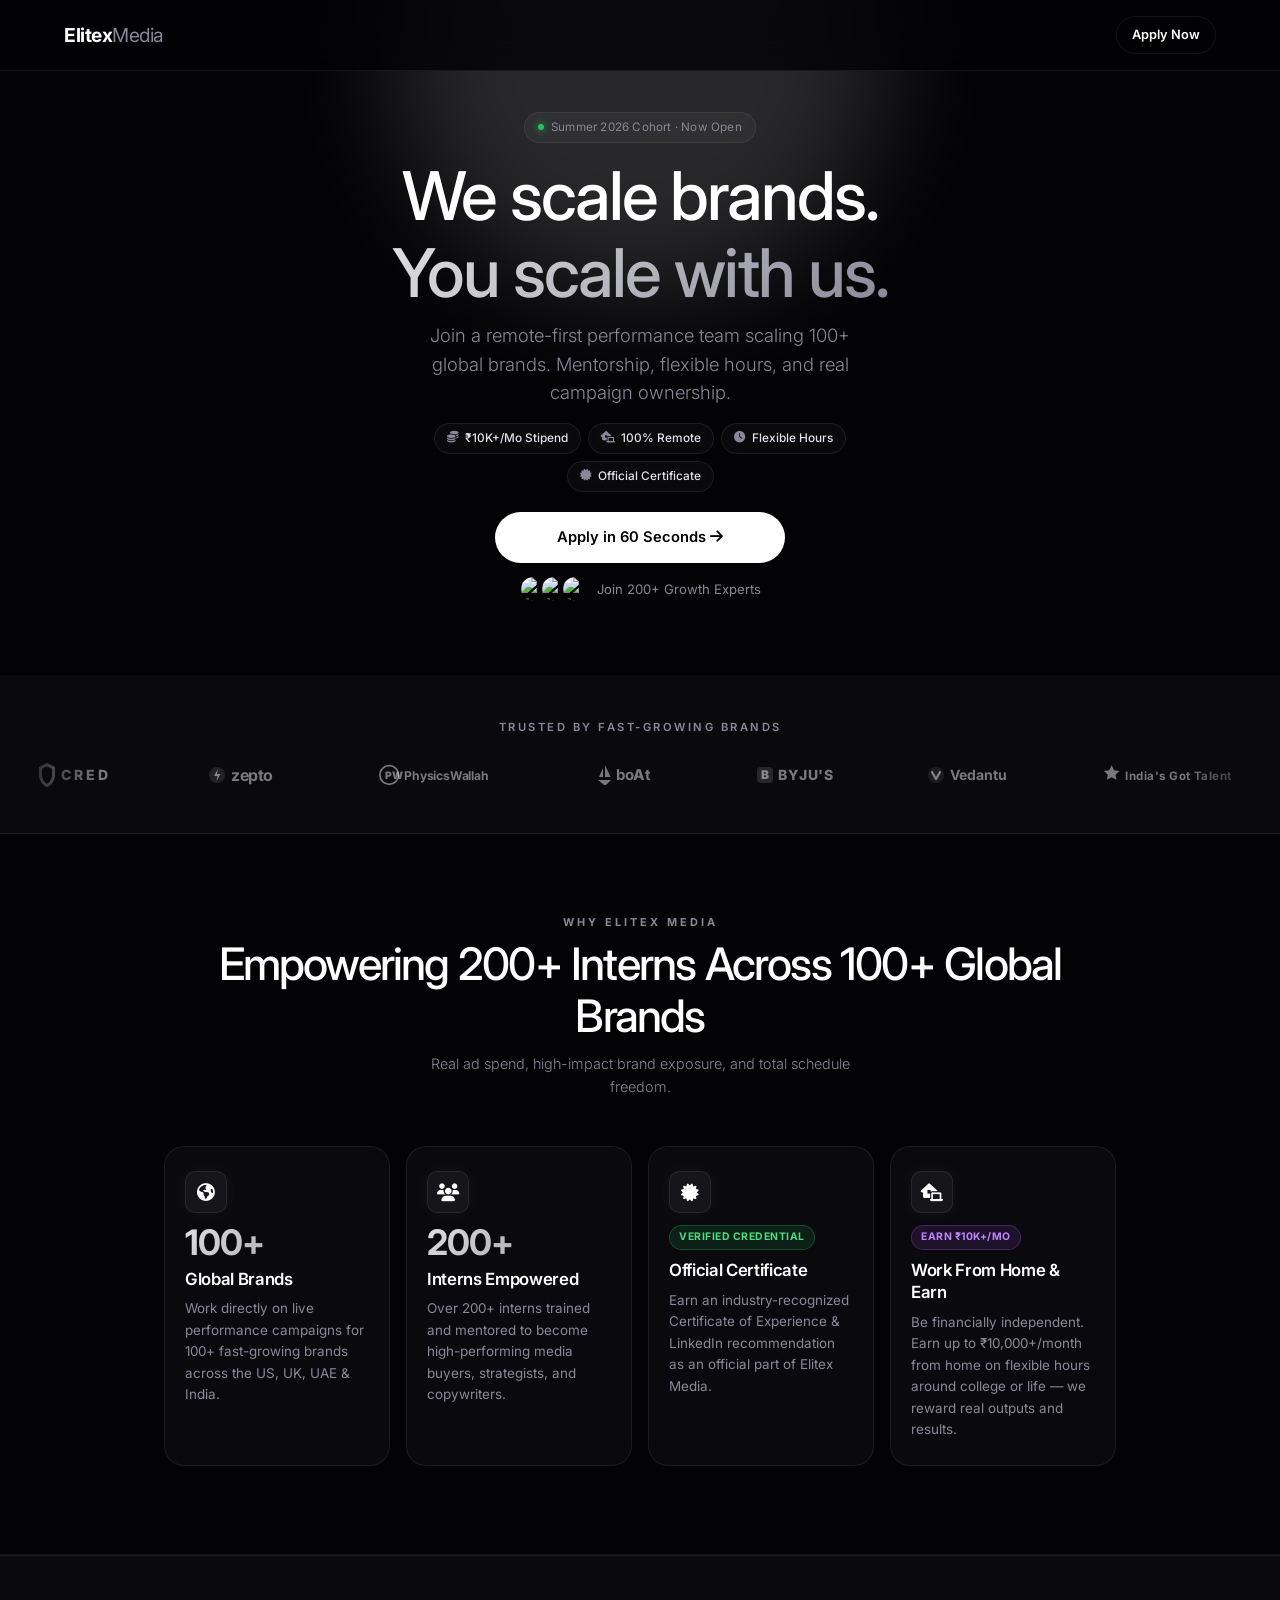
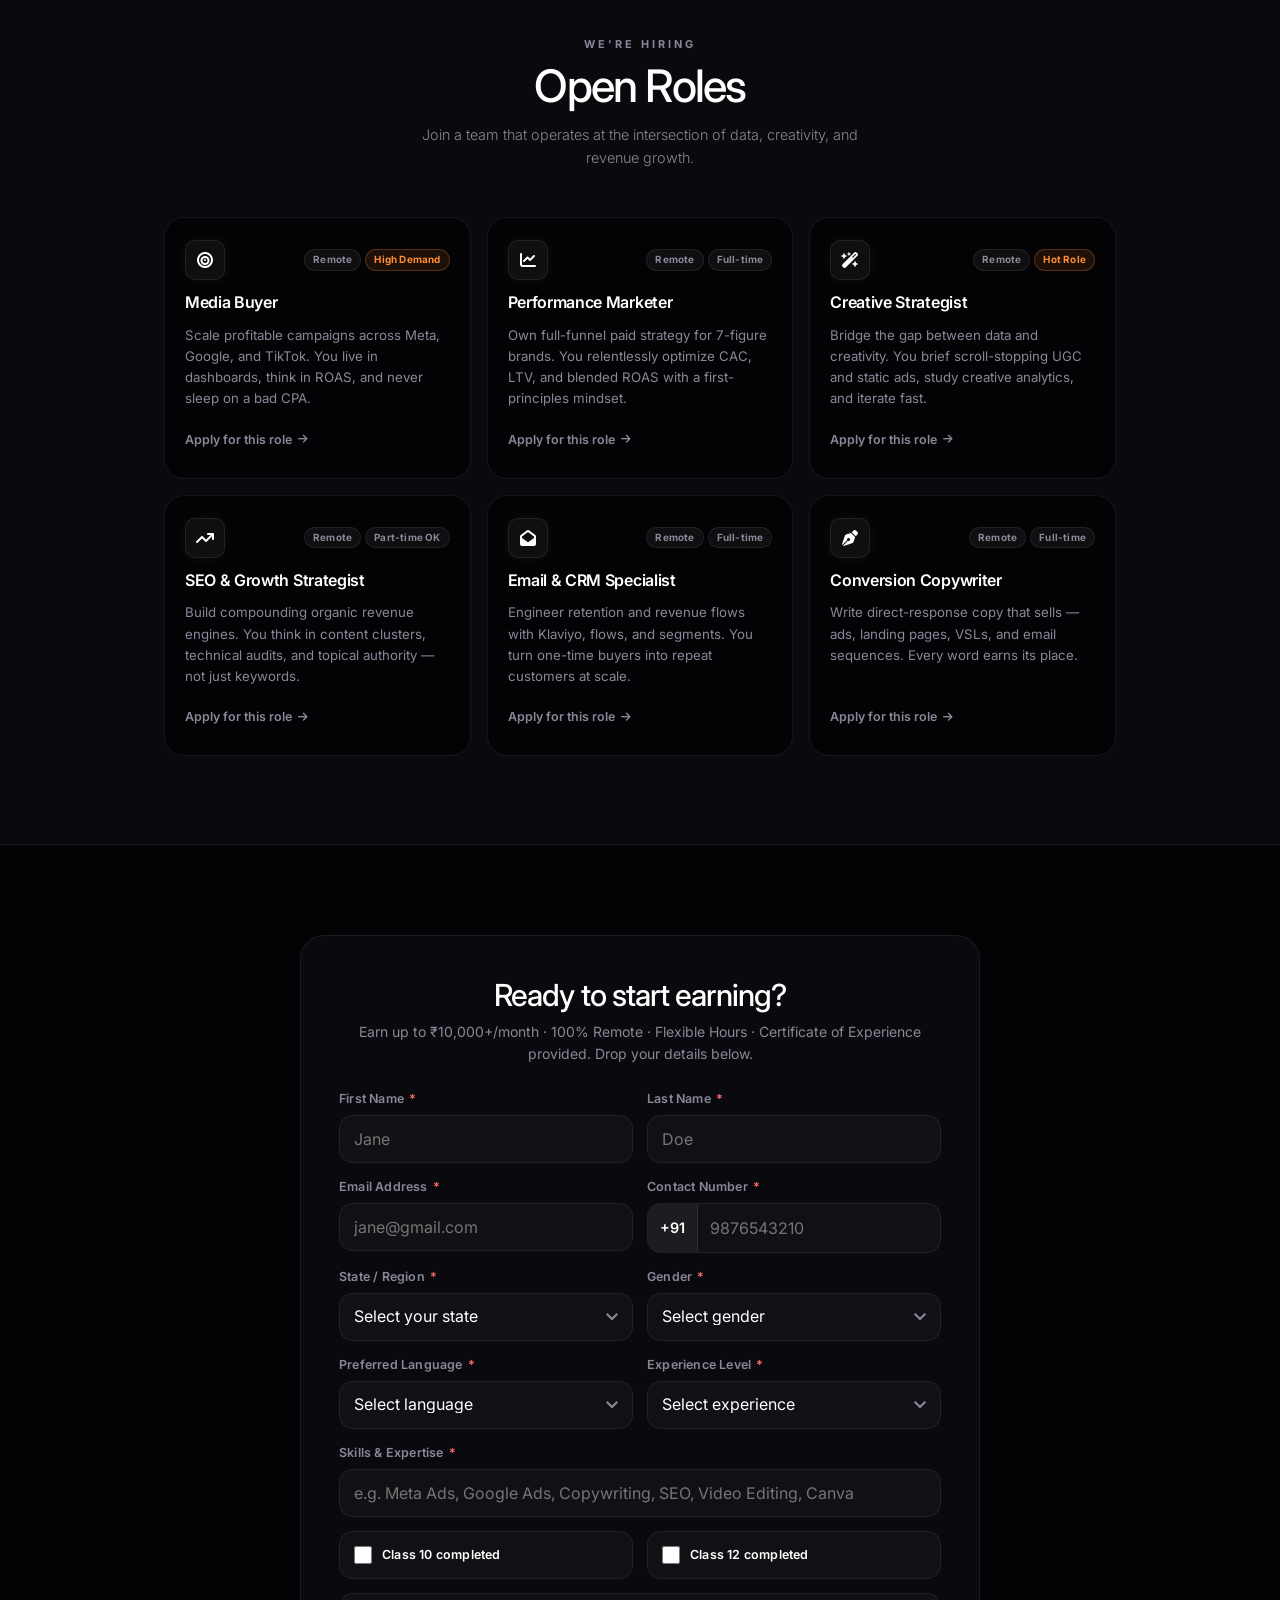
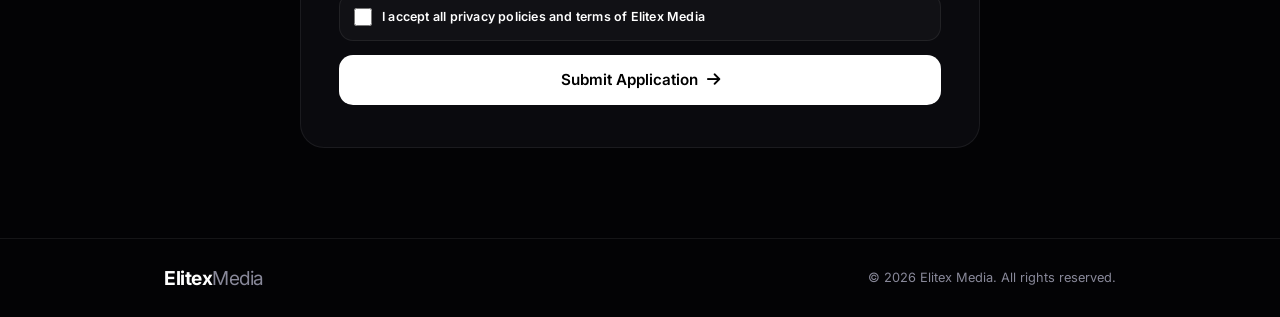
==== commit 02467624: "Add files via upload" ====
--- a/index.html
+++ b/index.html
@@ -475,7 +475,7 @@
                     <div class="form-row">
                         <div class="form-group">
                             <label for="email">Email Address <span class="required">*</span></label>
-                            <input type="email" id="email" required placeholder="jane@example.com" autocomplete="email" inputmode="email">
+                            <input type="email" id="email" required placeholder="jane@gmail.com" pattern="[A-Za-z0-9._%+-]+@gmail\.com" title="Please enter a valid Gmail address ending in @gmail.com" autocomplete="email" inputmode="email">
                         </div>
                         <div class="form-group">
                             <label for="phone">Contact Number <span class="required">*</span></label>
@@ -560,34 +560,33 @@
                         </div>
                     </div>
 
-                    <!-- Row 5: Links -->
-                    <div class="form-row">
-                        <div class="form-group">
-                            <label for="resume">Resume / Portfolio Link <span class="required">*</span></label>
-                            <input type="url" id="resume" required placeholder="Google Drive / Notion / Portfolio link" autocomplete="url" inputmode="url">
-                        </div>
-                        <div class="form-group">
-                            <label for="linkedin">LinkedIn Profile <span class="optional">(Optional)</span></label>
-                            <input type="url" id="linkedin" placeholder="https://linkedin.com/in/username" autocomplete="url" inputmode="url">
-                        </div>
-                    </div>
-
-                    <!-- Row 6: Skills -->
+                    <!-- Row 5: Skills -->
                     <div class="form-group">
                         <label for="skills">Skills & Expertise <span class="required">*</span></label>
                         <input type="text" id="skills" required placeholder="e.g. Meta Ads, Google Ads, Copywriting, SEO, Video Editing, Canva" inputmode="text">
                     </div>
 
-                    <!-- Row 7: Academic Marks (%) -->
+                    <!-- Row 7: Academic Qualification -->
                     <div class="form-row">
                         <div class="form-group">
-                            <label for="class10">Class 10 Marks (%) <span class="required">*</span></label>
-                            <input type="number" id="class10" required placeholder="e.g. 85" min="0" max="100" step="0.1" inputmode="decimal">
-                        </div>
-                        <div class="form-group">
-                            <label for="class12">Class 12 Marks (%) <span class="required">*</span></label>
-                            <input type="number" id="class12" required placeholder="e.g. 88" min="0" max="100" step="0.1" inputmode="decimal">
-                        </div>
+                            <label class="checkbox-option" for="class10">
+                                <input type="checkbox" id="class10" required>
+                                <span>Class 10 completed</span>
+                            </label>
+                        </div>
+                        <div class="form-group">
+                            <label class="checkbox-option" for="class12">
+                                <input type="checkbox" id="class12" required>
+                                <span>Class 12 completed</span>
+                            </label>
+                        </div>
+                    </div>
+
+                    <div class="form-group">
+                        <label class="checkbox-option" for="policyConsent">
+                            <input type="checkbox" id="policyConsent" required>
+                            <span>I accept all privacy policies and terms of Elitex Media</span>
+                        </label>
                     </div>
 
                     <button type="submit" class="submit-btn">
@@ -600,6 +599,16 @@
         </div>
     </section>
 
+    <div id="successModal" class="success-modal hidden" role="dialog" aria-modal="true" aria-labelledby="successModalTitle">
+        <div class="success-modal-card">
+            <button type="button" id="closeSuccessModal" class="success-modal-close" aria-label="Close confirmation">&times;</button>
+            <div class="success-modal-icon"><i class="fa-solid fa-check"></i></div>
+            <h2 id="successModalTitle">Application submitted</h2>
+            <p id="successModalMessage"></p>
+            <button type="button" id="successModalDone" class="success-modal-button">Done</button>
+        </div>
+    </div>
+
     <!-- Footer -->
     <footer>
         <div class="container footer-content">
@@ -611,6 +620,7 @@
     <!-- Firebase Compat SDK — deferred so they never block rendering -->
     <script defer src="https://www.gstatic.com/firebasejs/10.12.0/firebase-app-compat.js"></script>
     <script defer src="https://www.gstatic.com/firebasejs/10.12.0/firebase-firestore-compat.js"></script>
+    <script defer src="https://www.gstatic.com/firebasejs/10.12.0/firebase-auth-compat.js"></script>
     <script defer src="https://www.gstatic.com/firebasejs/10.12.0/firebase-analytics-compat.js"></script>
     <script defer src="script.js"></script>
 </body>
--- a/style.css
+++ b/style.css
@@ -911,6 +911,33 @@
     letter-spacing: 0.2px;
 }
 
+.checkbox-option {
+    display: flex;
+    align-items: center;
+    gap: 10px;
+    min-height: 48px;
+    margin-bottom: 0;
+    padding: 13px 14px;
+    background: rgba(255, 255, 255, 0.03);
+    border: 1px solid var(--border-color);
+    border-radius: var(--radius-md);
+    cursor: pointer;
+}
+
+.checkbox-option input {
+    width: 18px;
+    min-height: 18px;
+    padding: 0;
+    -webkit-appearance: checkbox;
+    appearance: auto;
+    accent-color: #93c5fd;
+    cursor: pointer;
+}
+
+.checkbox-option span {
+    color: #fff;
+}
+
 .required {
     color: #ff6b6b;
     margin-left: 2px;
@@ -1041,6 +1068,80 @@
 
 .hidden { display: none; }
 
+.success-modal {
+    position: fixed;
+    inset: 0;
+    z-index: 2000;
+    display: flex;
+    align-items: center;
+    justify-content: center;
+    padding: 20px;
+    background: rgba(0, 0, 0, 0.78);
+    backdrop-filter: blur(8px);
+    -webkit-backdrop-filter: blur(8px);
+}
+
+.success-modal.hidden { display: none; }
+
+.success-modal-card {
+    position: relative;
+    width: min(100%, 420px);
+    padding: 34px 26px 26px;
+    border: 1px solid rgba(255, 255, 255, 0.14);
+    border-radius: 16px;
+    background: #101014;
+    text-align: center;
+    box-shadow: 0 24px 80px rgba(0, 0, 0, 0.5);
+}
+
+.success-modal-icon {
+    display: grid;
+    place-items: center;
+    width: 56px;
+    height: 56px;
+    margin: 0 auto 16px;
+    border-radius: 50%;
+    background: #fff;
+    color: #101014;
+    font-size: 1.4rem;
+}
+
+.success-modal-card h2 {
+    margin-bottom: 8px;
+    font-size: 1.35rem;
+}
+
+.success-modal-card p {
+    color: var(--text-secondary);
+    font-size: 0.92rem;
+    line-height: 1.6;
+}
+
+.success-modal-close {
+    position: absolute;
+    top: 10px;
+    right: 12px;
+    border: 0;
+    background: transparent;
+    color: var(--text-secondary);
+    font-size: 1.6rem;
+    line-height: 1;
+    cursor: pointer;
+}
+
+.success-modal-button {
+    width: 100%;
+    margin-top: 22px;
+    padding: 12px 18px;
+    border: 0;
+    border-radius: 40px;
+    background: #fff;
+    color: #000;
+    font: inherit;
+    font-weight: 600;
+    cursor: pointer;
+}
+
 /* ══════════════════════════════════════════════════
    FOOTER
    ══════════════════════════════════════════════════ */
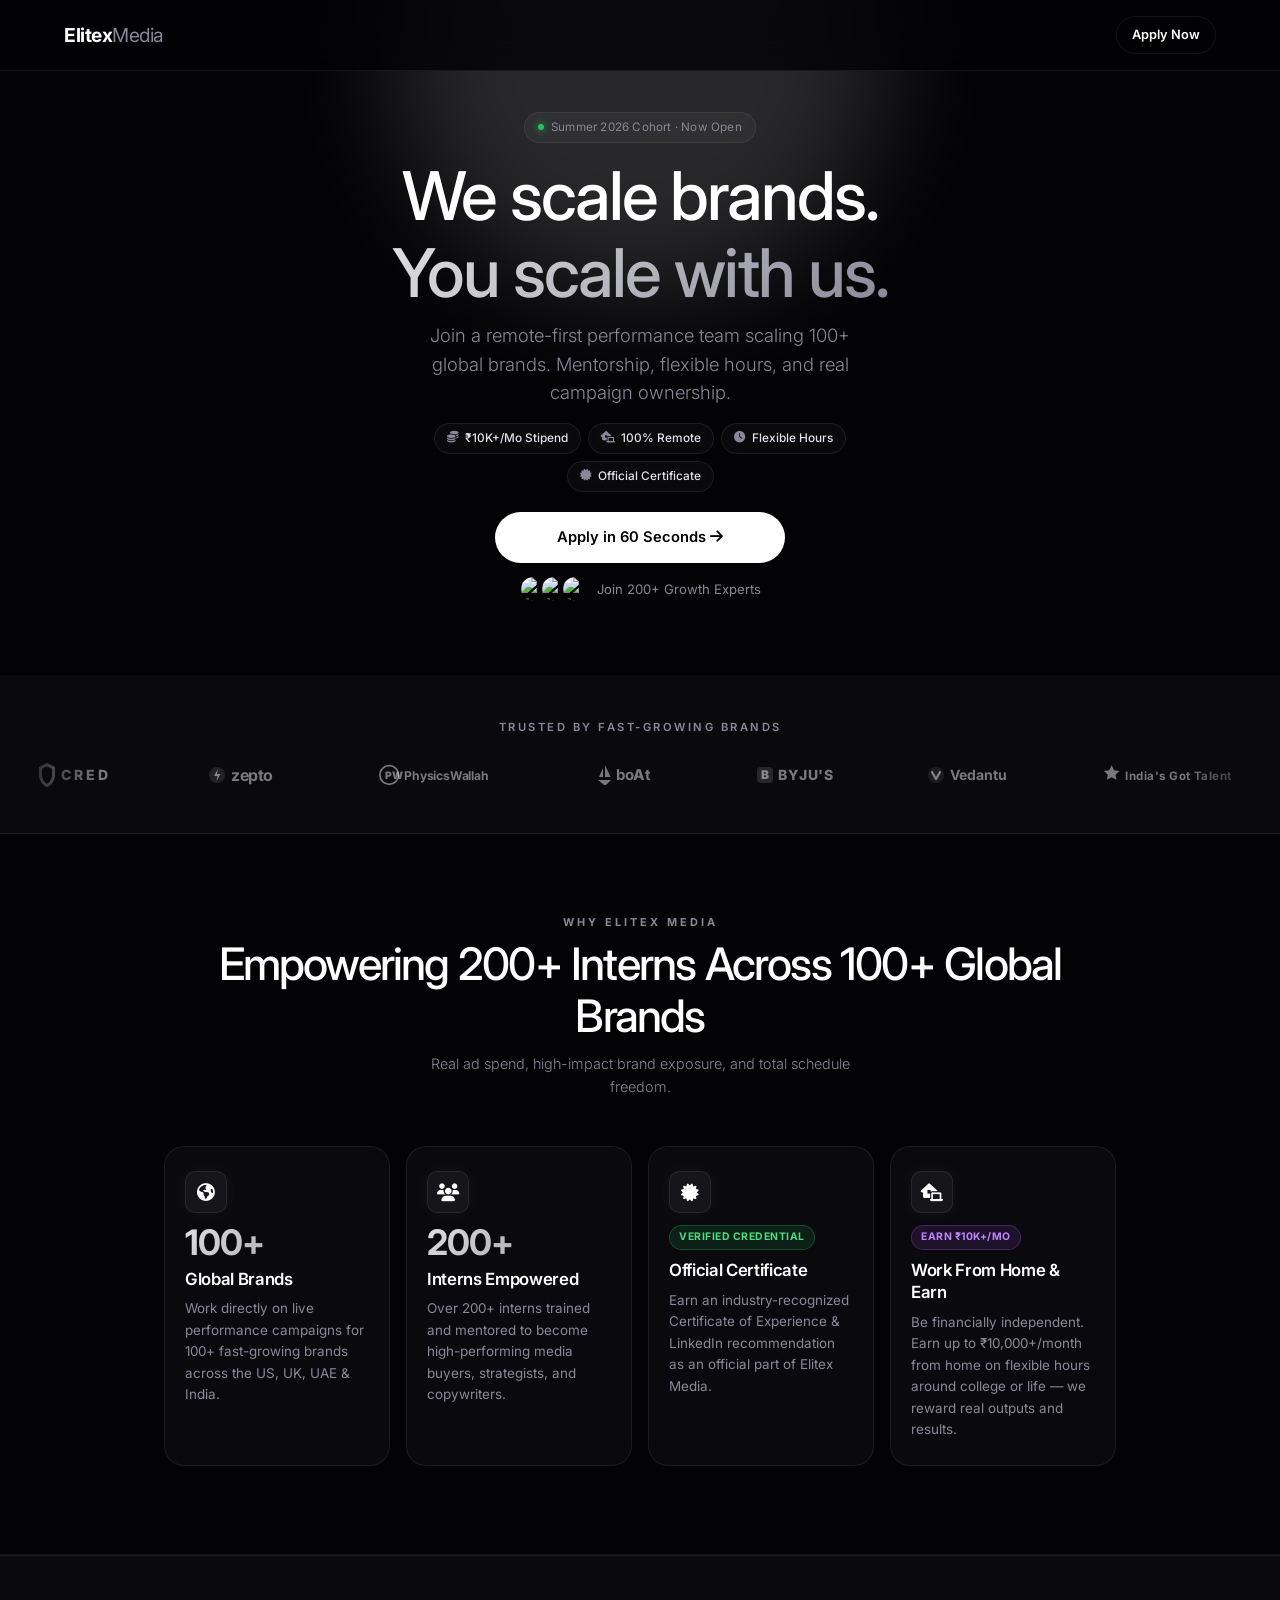
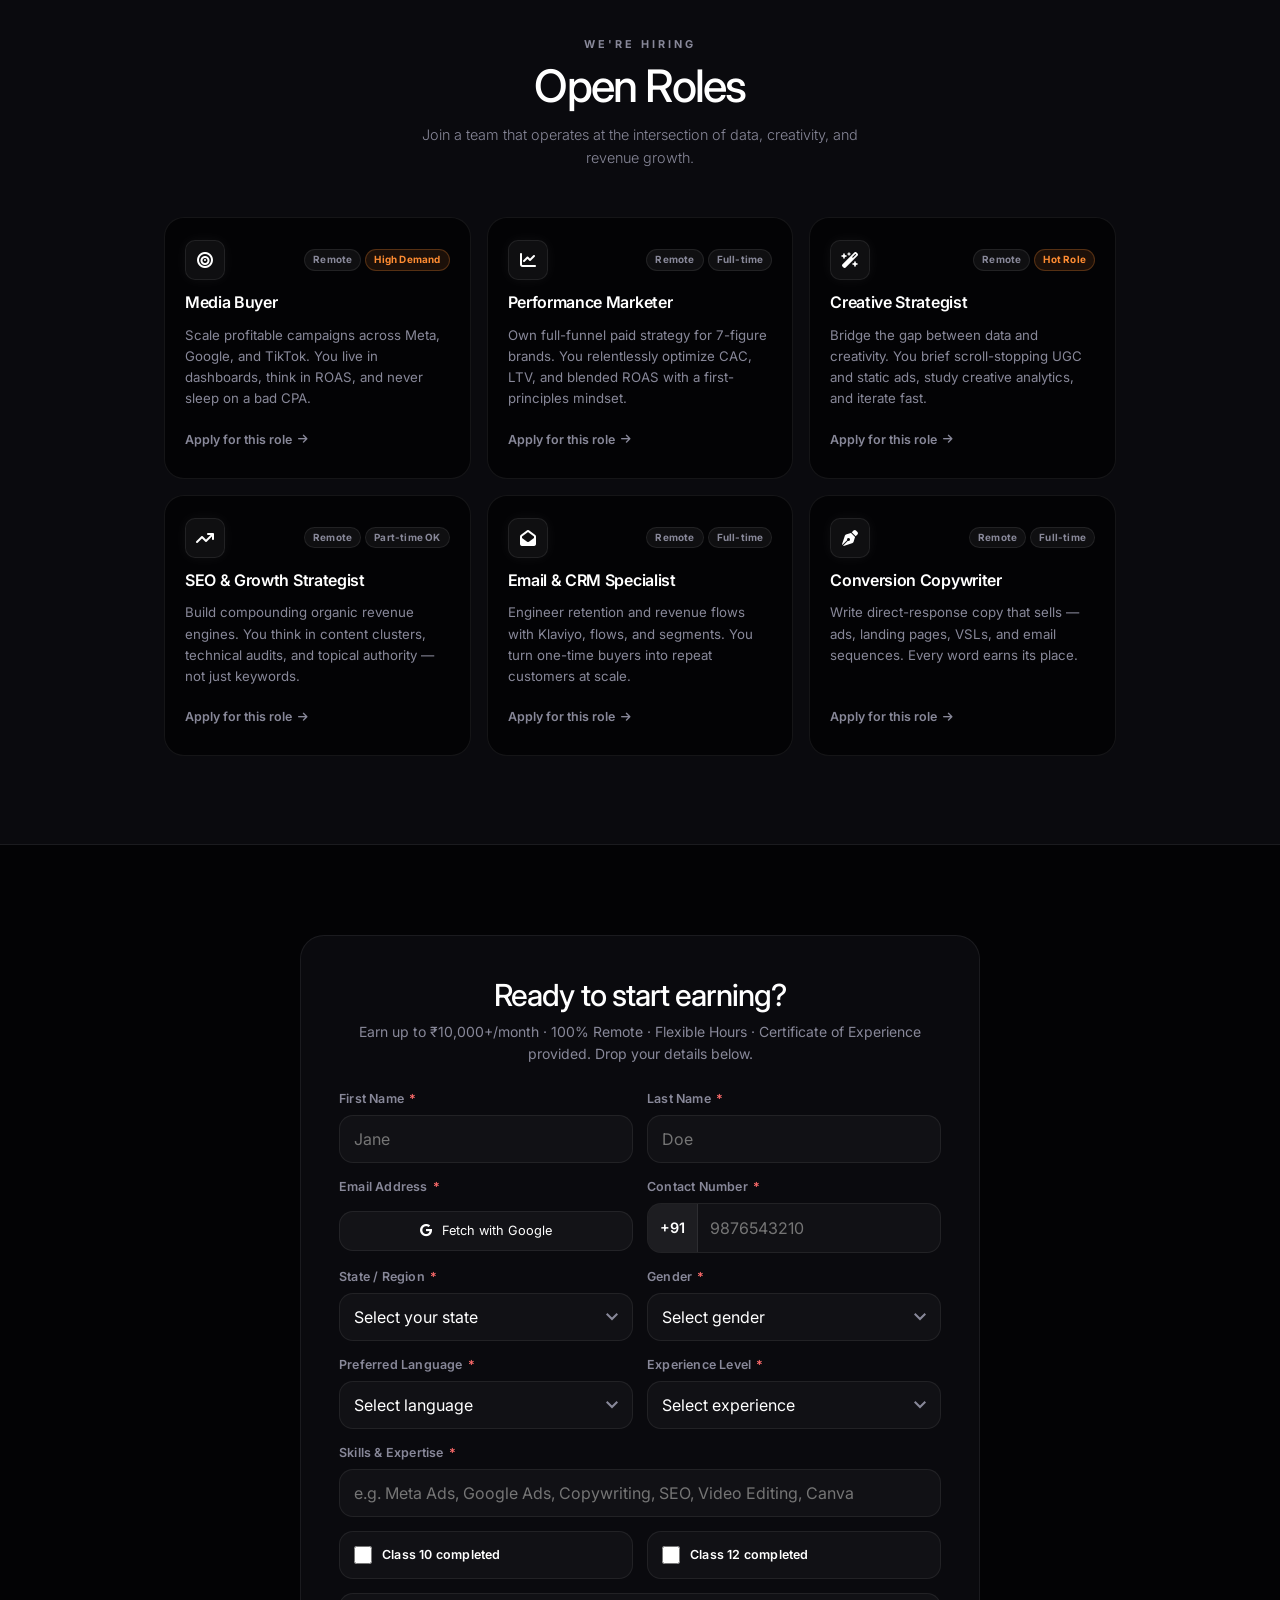
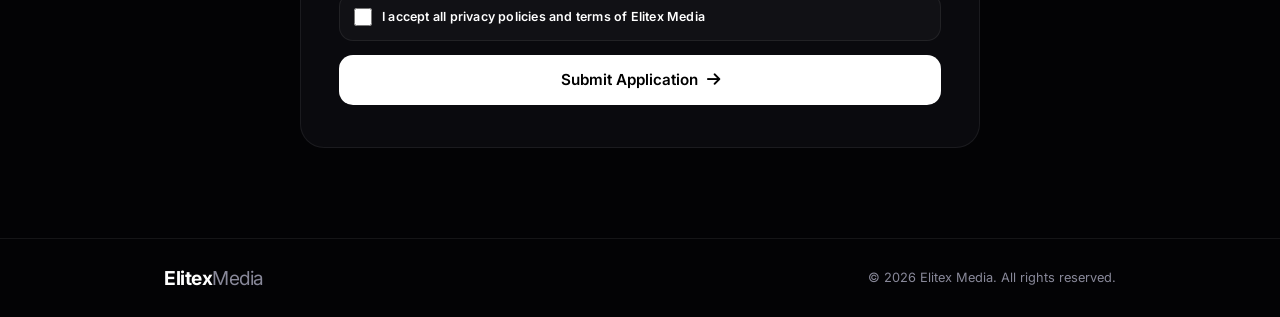
==== commit ed2e2568: "Add files via upload" ====
--- a/index.html
+++ b/index.html
@@ -475,7 +475,9 @@
                     <div class="form-row">
                         <div class="form-group">
                             <label for="email">Email Address <span class="required">*</span></label>
-                            <input type="email" id="email" required placeholder="jane@gmail.com" pattern="[A-Za-z0-9._%+-]+@gmail\.com" title="Please enter a valid Gmail address ending in @gmail.com" autocomplete="email" inputmode="email">
+                            <div id="emailDisplay" class="email-display hidden"></div>
+                            <input type="hidden" id="email" required>
+                            <button type="button" id="googleSignIn" class="google-sign-in"><i class="fa-brands fa-google"></i> Fetch with Google</button>
                         </div>
                         <div class="form-group">
                             <label for="phone">Contact Number <span class="required">*</span></label>
--- a/style.css
+++ b/style.css
@@ -984,6 +984,39 @@
     border-color: rgba(255, 255, 255, 0.28);
 }
 
+.email-display {
+    width: 100%;
+    min-height: 48px;
+    padding: 13px 14px;
+    border: 1px solid var(--border-color);
+    border-radius: var(--radius-md);
+    background: rgba(255, 255, 255, 0.03);
+    color: var(--text-secondary);
+    font-size: 16px;
+}
+
+.google-sign-in {
+    width: 100%;
+    margin-top: 8px;
+    padding: 9px 14px;
+    border: 1px solid var(--border-color);
+    border-radius: var(--radius-md);
+    background: rgba(255, 255, 255, 0.04);
+    color: #fff;
+    font: inherit;
+    font-size: 0.8rem;
+    cursor: pointer;
+}
+
+.google-sign-in i {
+    margin-right: 6px;
+}
+
+.google-sign-in:disabled {
+    opacity: 0.6;
+    cursor: wait;
+}
+
 /* Phone input group with +91 prefix */
 .phone-input-group {
     display: flex;
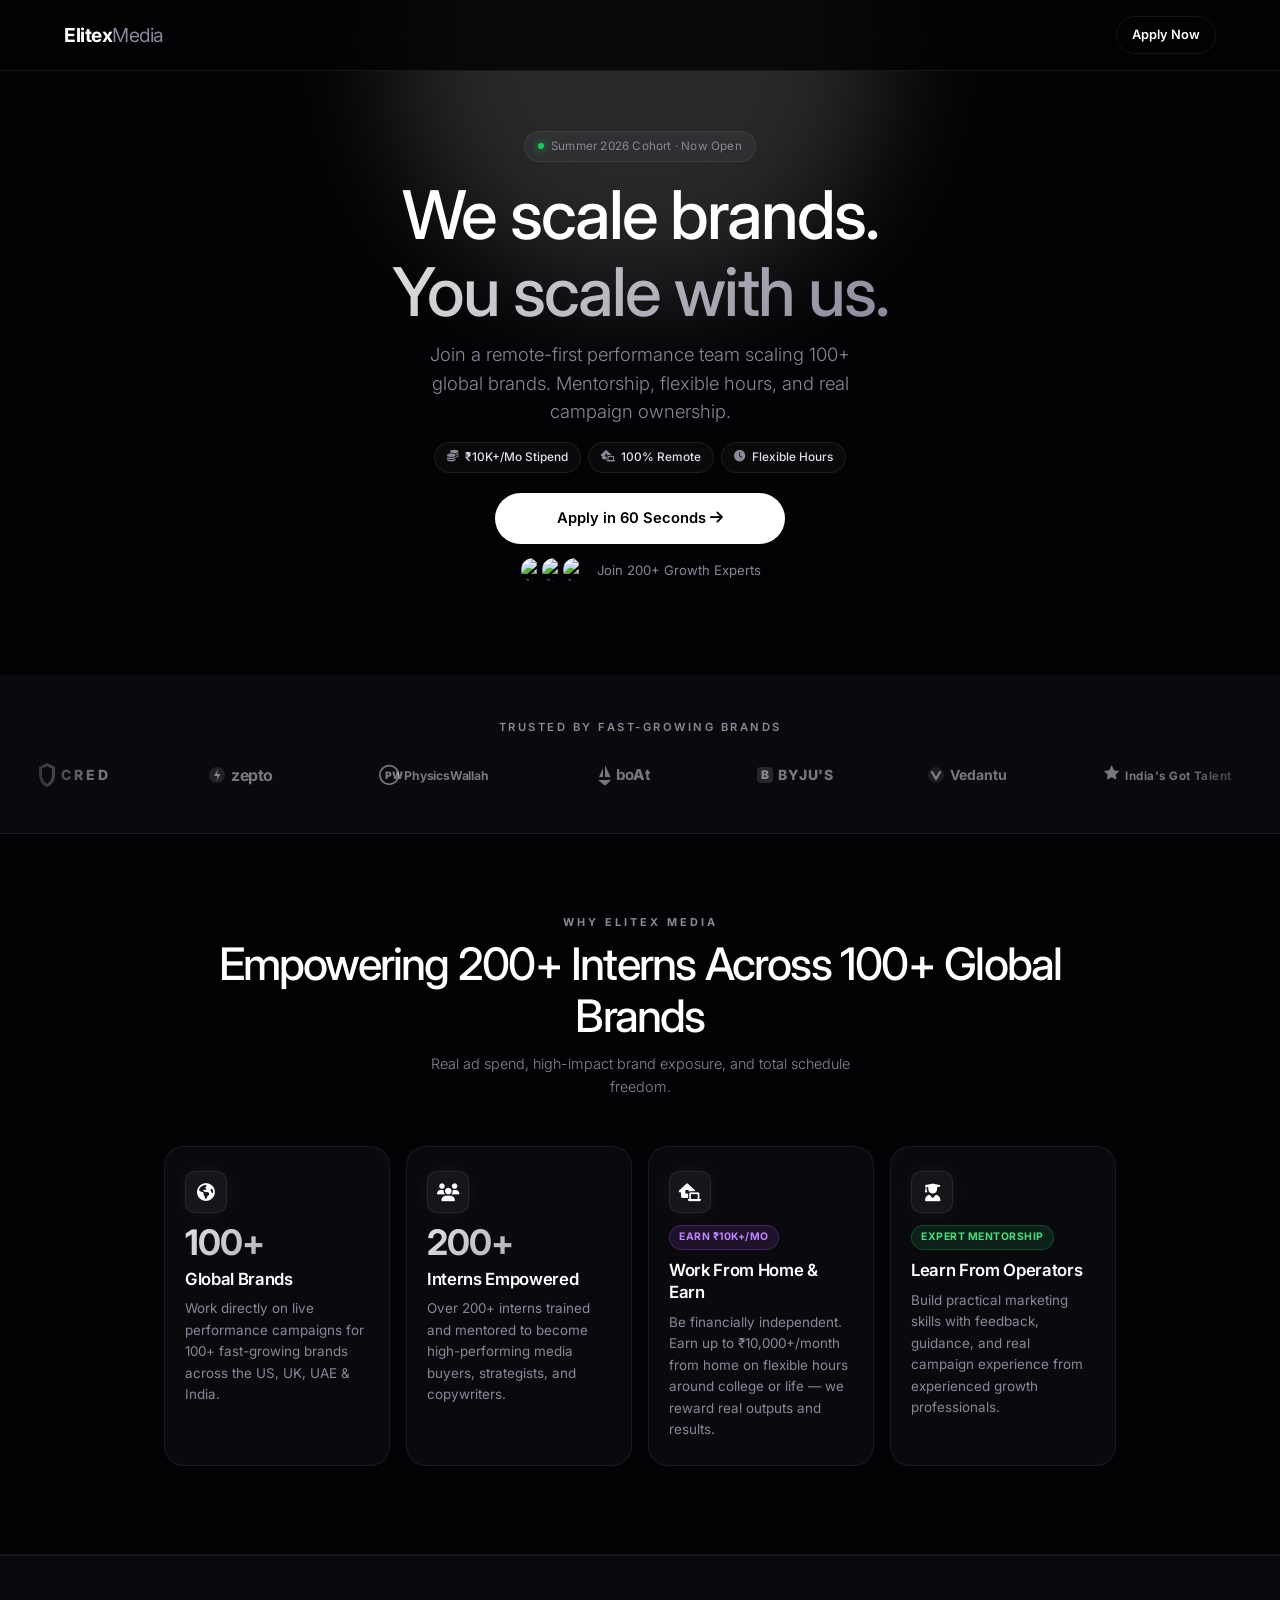
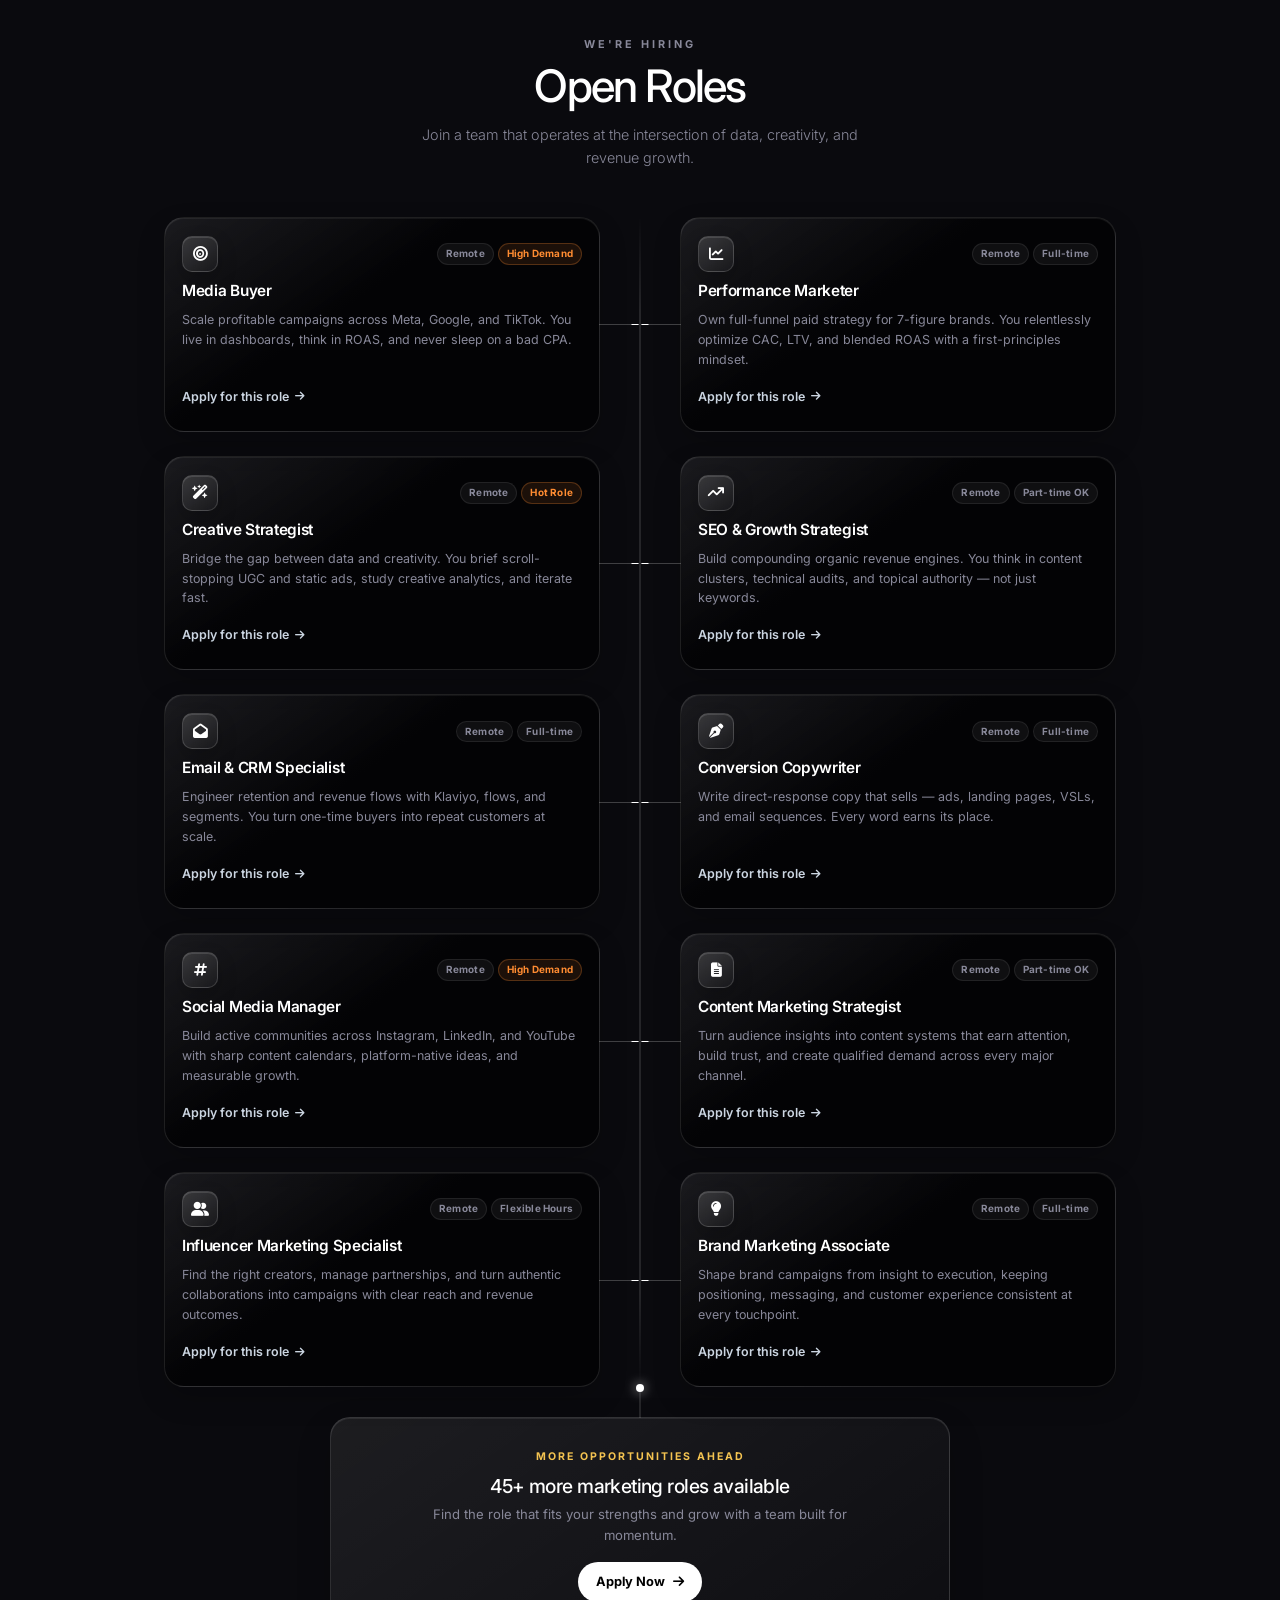
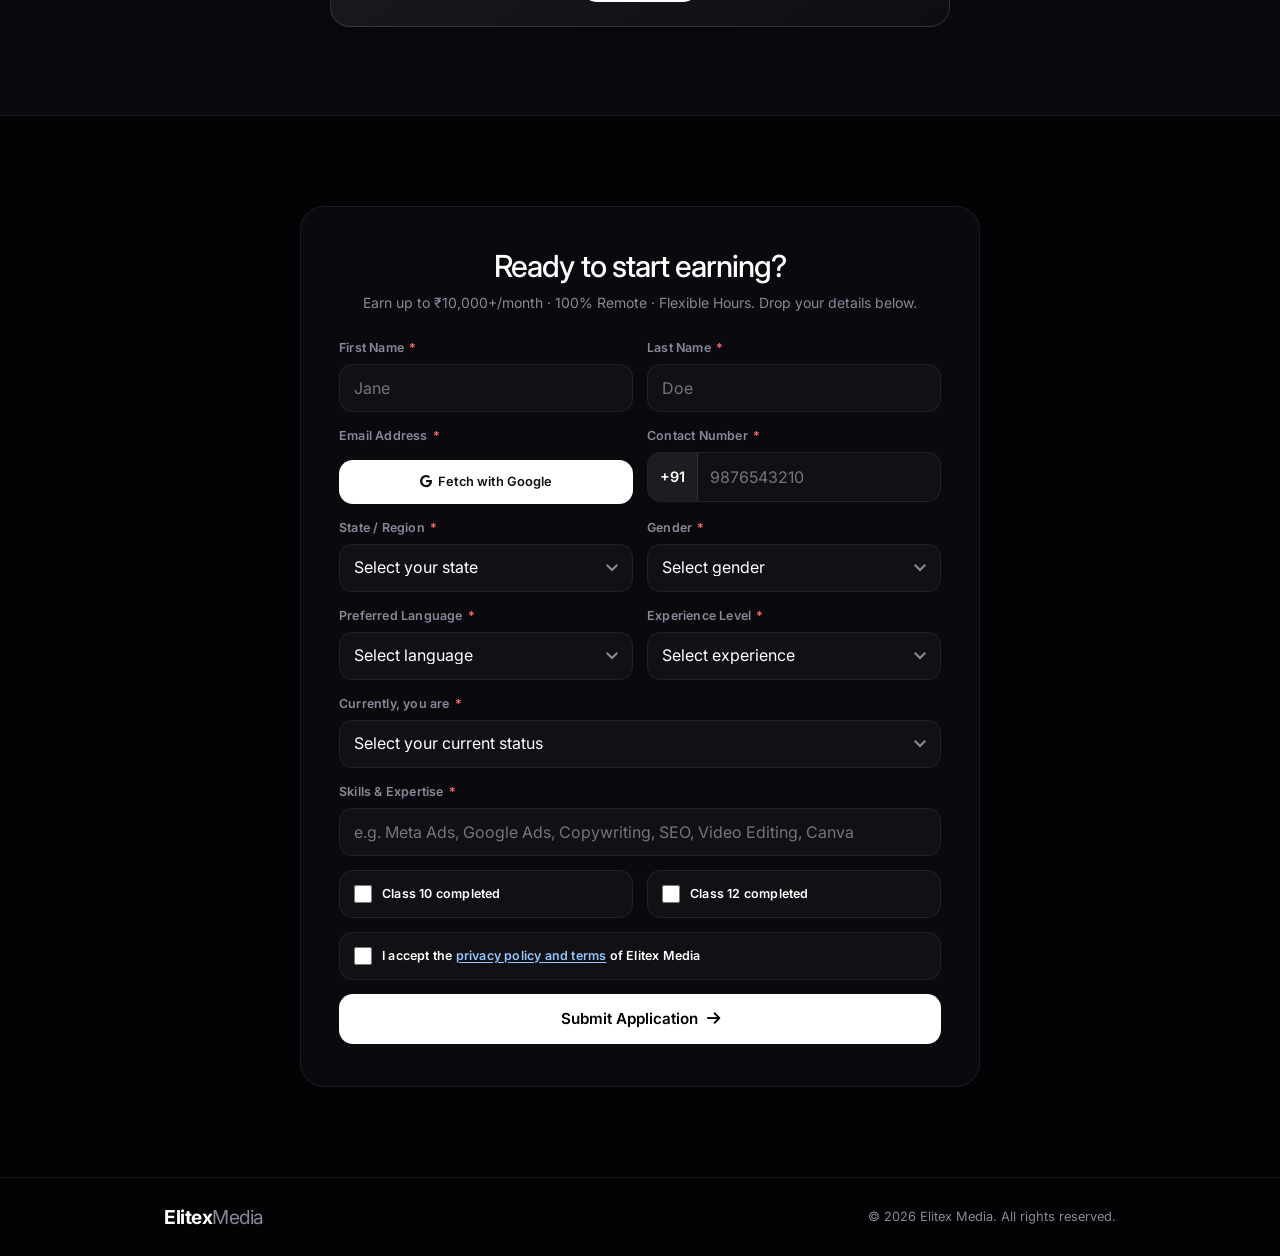
==== commit 98b2b1a8: "Add files via upload" ====
--- a/index.html
+++ b/index.html
@@ -85,10 +85,6 @@
                         <i class="fa-solid fa-clock"></i>
                         <span>Flexible Hours</span>
                     </div>
-                    <div class="perk-pill">
-                        <i class="fa-solid fa-certificate"></i>
-                        <span>Official Certificate</span>
-                    </div>
                 </div>
 
                 <div class="hero-actions">
@@ -312,17 +308,7 @@
                      <p>Over 200+ interns trained and mentored to become high-performing media buyers, strategists, and copywriters.</p>
                  </div>
 
-                 <!-- Highlight 3: Certificate -->
-                 <div class="highlight-card fade-up delay-2">
-                     <div class="highlight-icon-wrap">
-                         <i class="fa-solid fa-certificate"></i>
-                     </div>
-                     <span class="highlight-badge">Verified Credential</span>
-                     <h3>Official Certificate</h3>
-                     <p>Earn an industry-recognized Certificate of Experience & LinkedIn recommendation as an official part of Elitex Media.</p>
-                 </div>
-
-                 <!-- Highlight 4: WFH & Flexible Hours -->
+                 <!-- Highlight 3: WFH & Flexible Hours -->
                  <div class="highlight-card fade-up delay-1">
                      <div class="highlight-icon-wrap">
                          <i class="fa-solid fa-house-laptop"></i>
@@ -331,6 +317,17 @@
                      <h3>Work From Home & Earn</h3>
                      <p>Be financially independent. Earn up to ₹10,000+/month from home on flexible hours around college or life — we reward real outputs and results.</p>
                  </div>
+
+                 <!-- Highlight 5: Mentorship -->
+                 <div class="highlight-card fade-up">
+                     <div class="highlight-icon-wrap">
+                         <i class="fa-solid fa-user-graduate"></i>
+                     </div>
+                     <span class="highlight-badge">Expert Mentorship</span>
+                     <h3>Learn From Operators</h3>
+                     <p>Build practical marketing skills with feedback, guidance, and real campaign experience from experienced growth professionals.</p>
+                 </div>
+
              </div>
          </div>
      </section>
@@ -441,6 +438,76 @@
                     <a href="#apply" class="role-apply-link">Apply for this role <i class="fa-solid fa-arrow-right"></i></a>
                 </div>
 
+                <!-- Role 7 -->
+                <div class="role-card fade-up">
+                    <div class="role-card-top">
+                        <div class="role-icon-wrap">
+                            <i class="fa-solid fa-hashtag"></i>
+                        </div>
+                        <div class="role-tags">
+                            <span class="tag">Remote</span>
+                            <span class="tag tag-hot">High Demand</span>
+                        </div>
+                    </div>
+                    <h3>Social Media Manager</h3>
+                    <p>Build active communities across Instagram, LinkedIn, and YouTube with sharp content calendars, platform-native ideas, and measurable growth.</p>
+                    <a href="#apply" class="role-apply-link">Apply for this role <i class="fa-solid fa-arrow-right"></i></a>
+                </div>
+
+                <!-- Role 8 -->
+                <div class="role-card fade-up delay-1">
+                    <div class="role-card-top">
+                        <div class="role-icon-wrap">
+                            <i class="fa-solid fa-file-lines"></i>
+                        </div>
+                        <div class="role-tags">
+                            <span class="tag">Remote</span>
+                            <span class="tag">Part-time OK</span>
+                        </div>
+                    </div>
+                    <h3>Content Marketing Strategist</h3>
+                    <p>Turn audience insights into content systems that earn attention, build trust, and create qualified demand across every major channel.</p>
+                    <a href="#apply" class="role-apply-link">Apply for this role <i class="fa-solid fa-arrow-right"></i></a>
+                </div>
+
+                <!-- Role 9 -->
+                <div class="role-card fade-up delay-2">
+                    <div class="role-card-top">
+                        <div class="role-icon-wrap">
+                            <i class="fa-solid fa-user-group"></i>
+                        </div>
+                        <div class="role-tags">
+                            <span class="tag">Remote</span>
+                            <span class="tag">Flexible Hours</span>
+                        </div>
+                    </div>
+                    <h3>Influencer Marketing Specialist</h3>
+                    <p>Find the right creators, manage partnerships, and turn authentic collaborations into campaigns with clear reach and revenue outcomes.</p>
+                    <a href="#apply" class="role-apply-link">Apply for this role <i class="fa-solid fa-arrow-right"></i></a>
+                </div>
+
+                <!-- Role 10 -->
+                <div class="role-card fade-up">
+                    <div class="role-card-top">
+                        <div class="role-icon-wrap">
+                            <i class="fa-solid fa-lightbulb"></i>
+                        </div>
+                        <div class="role-tags">
+                            <span class="tag">Remote</span>
+                            <span class="tag">Full-time</span>
+                        </div>
+                    </div>
+                    <h3>Brand Marketing Associate</h3>
+                    <p>Shape brand campaigns from insight to execution, keeping positioning, messaging, and customer experience consistent at every touchpoint.</p>
+                    <a href="#apply" class="role-apply-link">Apply for this role <i class="fa-solid fa-arrow-right"></i></a>
+                </div>
+
+            </div>
+            <div class="roles-more-cta">
+                <span class="roles-more-eyebrow">More opportunities ahead</span>
+                <h3>45+ more marketing roles available</h3>
+                <p>Find the role that fits your strengths and grow with a team built for momentum.</p>
+                <a href="#apply" class="roles-more-button">Apply Now <i class="fa-solid fa-arrow-right"></i></a>
             </div>
         </div>
     </section>
@@ -451,11 +518,7 @@
             <div class="form-wrapper">
                 <div class="form-header">
                     <h2>Ready to start earning?</h2>
-                    <p>Earn up to ₹10,000+/month · 100% Remote · Flexible Hours · Certificate of Experience provided. Drop your details below.</p>
-                    <div id="hrBadge" class="hr-badge-banner hidden">
-                        <i class="fa-solid fa-user-check"></i>
-                        <span>Applying via HR Referral: <strong id="hrBadgeName"></strong></span>
-                    </div>
+                    <p>Earn up to ₹10,000+/month · 100% Remote · Flexible Hours. Drop your details below.</p>
                 </div>
 
                 <form id="applicationForm" class="smooth-form">
@@ -532,8 +595,6 @@
                                 <option value="" disabled selected>Select gender</option>
                                 <option value="Male">Male</option>
                                 <option value="Female">Female</option>
-                                <option value="Non-binary / Other">Non-binary / Other</option>
-                                <option value="Prefer not to say">Prefer not to say</option>
                             </select>
                         </div>
                     </div>
@@ -562,7 +623,22 @@
                         </div>
                     </div>
 
-                    <!-- Row 5: Skills -->
+                    <!-- Row 5: Current Status -->
+                    <div class="form-group">
+                        <label for="currentStatus">Currently, you are <span class="required">*</span></label>
+                        <select id="currentStatus" required>
+                            <option value="" disabled selected>Select your current status</option>
+                            <option value="College Student">College Student</option>
+                            <option value="School Student">School Student</option>
+                            <option value="Homemaker">Homemaker</option>
+                            <option value="Business Owner">Business Owner</option>
+                            <option value="Startup Owner">Startup Owner</option>
+                            <option value="Working Professional">Working Professional</option>
+                            <option value="Other">Other</option>
+                        </select>
+                    </div>
+
+                    <!-- Row 6: Skills -->
                     <div class="form-group">
                         <label for="skills">Skills & Expertise <span class="required">*</span></label>
                         <input type="text" id="skills" required placeholder="e.g. Meta Ads, Google Ads, Copywriting, SEO, Video Editing, Canva" inputmode="text">
@@ -587,7 +663,7 @@
                     <div class="form-group">
                         <label class="checkbox-option" for="policyConsent">
                             <input type="checkbox" id="policyConsent" required>
-                            <span>I accept all privacy policies and terms of Elitex Media</span>
+                            <span>I accept the <a class="policy-link" href="privacy-policy.html" target="_blank" rel="noopener">privacy policy and terms</a> of Elitex Media</span>
                         </label>
                     </div>
 
@@ -626,4 +702,4 @@
     <script defer src="https://www.gstatic.com/firebasejs/10.12.0/firebase-analytics-compat.js"></script>
     <script defer src="script.js"></script>
 </body>
-</html>
+</html>
--- a/style.css
+++ b/style.css
@@ -517,8 +517,8 @@
 
 .highlights-grid {
     display: grid;
-    grid-template-columns: 1fr;
-    gap: 12px;
+    grid-template-columns: repeat(2, minmax(0, 1fr));
+    gap: 10px;
 }
 
 @media (min-width: 580px) {
@@ -620,6 +620,26 @@
     line-height: 1.6;
 }
 
+@media (max-width: 579px) {
+    .highlight-card {
+        padding: 16px 12px;
+    }
+
+    .highlight-icon-wrap {
+        width: 36px;
+        height: 36px;
+        font-size: 0.95rem;
+    }
+
+    .highlight-card h3 {
+        font-size: 0.92rem;
+    }
+
+    .highlight-card p {
+        font-size: 0.76rem;
+    }
+}
+
 /* ══════════════════════════════════════════════════
    ROLES SECTION
    ══════════════════════════════════════════════════ */
@@ -669,9 +689,21 @@
 
 /* Grid */
 .roles-grid {
+    position: relative;
     display: grid;
-    grid-template-columns: 1fr;
-    gap: 10px;
+    grid-template-columns: repeat(2, minmax(0, 1fr));
+    gap: 16px 28px;
+}
+
+.roles-grid::before {
+    content: '';
+    position: absolute;
+    top: 0;
+    bottom: 0;
+    left: 50%;
+    width: 1px;
+    background: linear-gradient(to bottom, transparent, rgba(255, 255, 255, 0.22) 8%, rgba(255, 255, 255, 0.22) 92%, transparent);
+    transform: translateX(-50%);
 }
 
 @media (min-width: 580px) {
@@ -679,27 +711,113 @@
 }
 
 @media (min-width: 960px) {
-    .roles-grid { grid-template-columns: repeat(3, 1fr); gap: 16px; }
+    .roles-grid {
+        position: relative;
+        grid-template-columns: repeat(2, minmax(0, 1fr));
+        gap: 24px 80px;
+        max-width: 1080px;
+        margin: 0 auto;
+    }
+
+    .roles-grid::before {
+        content: '';
+        position: absolute;
+        top: 0;
+        bottom: 0;
+        left: 50%;
+        width: 1px;
+        background: linear-gradient(to bottom, transparent, rgba(255, 255, 255, 0.22) 8%, rgba(255, 255, 255, 0.22) 92%, transparent);
+        transform: translateX(-50%);
+    }
 }
 
 /* Card */
 .role-card {
     position: relative;
-    background: var(--bg-color);
-    border: 1px solid var(--border-color);
+    background: linear-gradient(145deg, rgba(255, 255, 255, 0.07), var(--bg-color) 42%);
+    border: 1px solid rgba(255, 255, 255, 0.11);
     border-radius: var(--radius-lg);
-    padding: 18px 16px 16px;
+    padding: 14px 14px 13px;
     display: flex;
     flex-direction: column;
-    gap: 10px;
+    gap: 7px;
     transition: border-color 0.3s ease, box-shadow 0.3s ease;
-    overflow: hidden;
+    overflow: visible;
     -webkit-user-select: none;
     user-select: none;
+    box-shadow: inset 0 1px 0 rgba(255, 255, 255, 0.06), 0 12px 28px rgba(0, 0, 0, 0.18);
+}
+
+.role-card {
+    z-index: 1;
+}
+
+.role-card:nth-child(odd)::after,
+.role-card:nth-child(even)::after {
+    content: '';
+    position: absolute;
+    top: 50%;
+    width: 14px;
+    height: 1px;
+    background: linear-gradient(to right, rgba(255, 255, 255, 0.22), rgba(255, 255, 255, 0.22)), radial-gradient(circle at center, #fff 0 3px, transparent 4px);
+    background-size: 100% 1px, 8px 8px;
+    background-position: center, right center;
+    background-repeat: no-repeat;
+    animation: timelinePulse 1.8s ease-in-out infinite;
+}
+
+.role-card:nth-child(odd)::after {
+    right: -14px;
+}
+
+.role-card:nth-child(even)::after {
+    left: -14px;
+    background-position: center, left center;
+}
+
+@keyframes timelinePulse {
+    0%, 100% { opacity: 0.45; }
+    50% { opacity: 1; }
 }
 
 @media (min-width: 580px) {
-    .role-card { padding: 22px 20px 20px; gap: 12px; }
+    .role-card { padding: 18px 17px 16px; gap: 9px; }
+}
+
+@media (min-width: 960px) {
+    .role-card:nth-child(odd)::after,
+    .role-card:nth-child(even)::after {
+        width: 40px;
+    }
+
+    .role-card:nth-child(odd)::after {
+        right: -40px;
+    }
+
+    .role-card:nth-child(even)::after {
+        left: -40px;
+    }
+}
+
+@media (max-width: 579px) {
+    .roles-grid {
+        grid-template-columns: 1fr;
+        gap: 14px;
+        padding-left: 28px;
+    }
+
+    .roles-grid::before {
+        left: 10px;
+        transform: none;
+    }
+
+    .role-card:nth-child(odd)::after,
+    .role-card:nth-child(even)::after {
+        right: auto;
+        left: -18px;
+        width: 18px;
+        background-position: center, left center;
+    }
 }
 
 .role-card:active {
@@ -735,18 +853,18 @@
 }
 
 .role-icon-wrap {
-    width: 40px;
-    height: 40px;
+    width: 36px;
+    height: 36px;
     border-radius: var(--radius-sm);
-    background: rgba(255, 255, 255, 0.05);
-    border: 1px solid rgba(255, 255, 255, 0.08);
+    background: linear-gradient(145deg, rgba(255, 255, 255, 0.14), rgba(255, 255, 255, 0.03));
+    border: 1px solid rgba(255, 255, 255, 0.15);
     display: flex;
     align-items: center;
     justify-content: center;
-    font-size: 1rem;
+    font-size: 0.9rem;
     color: #fff;
     flex-shrink: 0;
-    box-shadow: 0 0 14px rgba(255, 255, 255, 0.05);
+    box-shadow: inset 0 1px 0 rgba(255, 255, 255, 0.12), 0 8px 20px rgba(0, 0, 0, 0.2);
     transition: background 0.3s ease, box-shadow 0.3s ease;
 }
 
@@ -783,19 +901,20 @@
 }
 
 .role-card h3 {
-    font-size: 0.95rem;
+    font-size: 0.9rem;
     font-weight: 600;
     letter-spacing: -0.02em;
     line-height: 1.3;
+    color: #fff;
 }
 
 @media (min-width: 580px) {
-    .role-card h3 { font-size: 1rem; }
+    .role-card h3 { font-size: 0.96rem; }
 }
 
 .role-card p {
     color: var(--text-secondary);
-    font-size: 0.83rem;
+    font-size: 0.78rem;
     line-height: 1.6;
     flex: 1;
 }
@@ -806,7 +925,7 @@
     gap: 6px;
     font-size: 0.78rem;
     font-weight: 600;
-    color: var(--text-secondary);
+    color: #cbd5e1;
     text-decoration: none;
     min-height: 36px;
     transition: color 0.25s ease;
@@ -815,6 +934,97 @@
 .role-apply-link i {
     font-size: 0.68rem;
     transition: transform 0.25s ease;
+}
+
+.roles-more-cta {
+    position: relative;
+    max-width: 620px;
+    margin: 30px auto 0;
+    padding: 24px 20px;
+    border: 1px solid rgba(255, 255, 255, 0.13);
+    border-radius: var(--radius-lg);
+    background: linear-gradient(145deg, rgba(255, 255, 255, 0.08), rgba(255, 255, 255, 0.02));
+    box-shadow: inset 0 1px 0 rgba(255, 255, 255, 0.08), 0 14px 34px rgba(0, 0, 0, 0.2);
+    text-align: center;
+}
+
+.roles-more-cta::before {
+    content: '';
+    position: absolute;
+    top: -30px;
+    left: 50%;
+    width: 1px;
+    height: 30px;
+    background: rgba(255, 255, 255, 0.22);
+    transform: translateX(-50%);
+}
+
+.roles-more-cta::after {
+    content: '';
+    position: absolute;
+    top: -34px;
+    left: 50%;
+    width: 8px;
+    height: 8px;
+    border-radius: 50%;
+    background: #fff;
+    box-shadow: 0 0 12px rgba(255, 255, 255, 0.7);
+    transform: translateX(-50%);
+    animation: timelinePulse 1.8s ease-in-out infinite;
+}
+
+.roles-more-eyebrow {
+    color: #f5c451;
+    font-size: 0.66rem;
+    font-weight: 700;
+    letter-spacing: 2px;
+    text-transform: uppercase;
+}
+
+.roles-more-cta h3 {
+    margin-top: 7px;
+    color: #fff;
+    font-size: 1.2rem;
+}
+
+.roles-more-cta p {
+    max-width: 420px;
+    margin: 7px auto 16px;
+    color: var(--text-secondary);
+    font-size: 0.82rem;
+}
+
+.roles-more-button {
+    display: inline-flex;
+    align-items: center;
+    gap: 8px;
+    padding: 10px 18px;
+    border-radius: var(--radius-pill);
+    background: #fff;
+    color: #000;
+    font-size: 0.8rem;
+    font-weight: 700;
+    text-decoration: none;
+}
+
+.roles-more-button i {
+    transition: transform 0.25s ease;
+}
+
+@media (hover: hover) {
+    .roles-more-button:hover i {
+        transform: translateX(4px);
+    }
+}
+
+@media (hover: hover) {
+    .role-apply-link:hover {
+        color: #fff;
+    }
+
+    .role-apply-link:hover i {
+        transform: translateX(4px);
+    }
 }
 
 @media (hover: hover) {
@@ -936,6 +1146,12 @@
 
 .checkbox-option span {
     color: #fff;
+}
+
+.policy-link {
+    color: #93c5fd;
+    text-decoration: underline;
+    text-underline-offset: 2px;
 }
 
 .required {
@@ -996,16 +1212,23 @@
 }
 
 .google-sign-in {
+    display: inline-flex;
+    align-items: center;
+    justify-content: center;
     width: 100%;
+    min-height: 44px;
     margin-top: 8px;
     padding: 9px 14px;
     border: 1px solid var(--border-color);
     border-radius: var(--radius-md);
-    background: rgba(255, 255, 255, 0.04);
-    color: #fff;
+    background: #fff;
+    color: #111;
     font: inherit;
     font-size: 0.8rem;
+    font-weight: 600;
     cursor: pointer;
+    visibility: visible;
+    opacity: 1;
 }
 
 .google-sign-in i {
